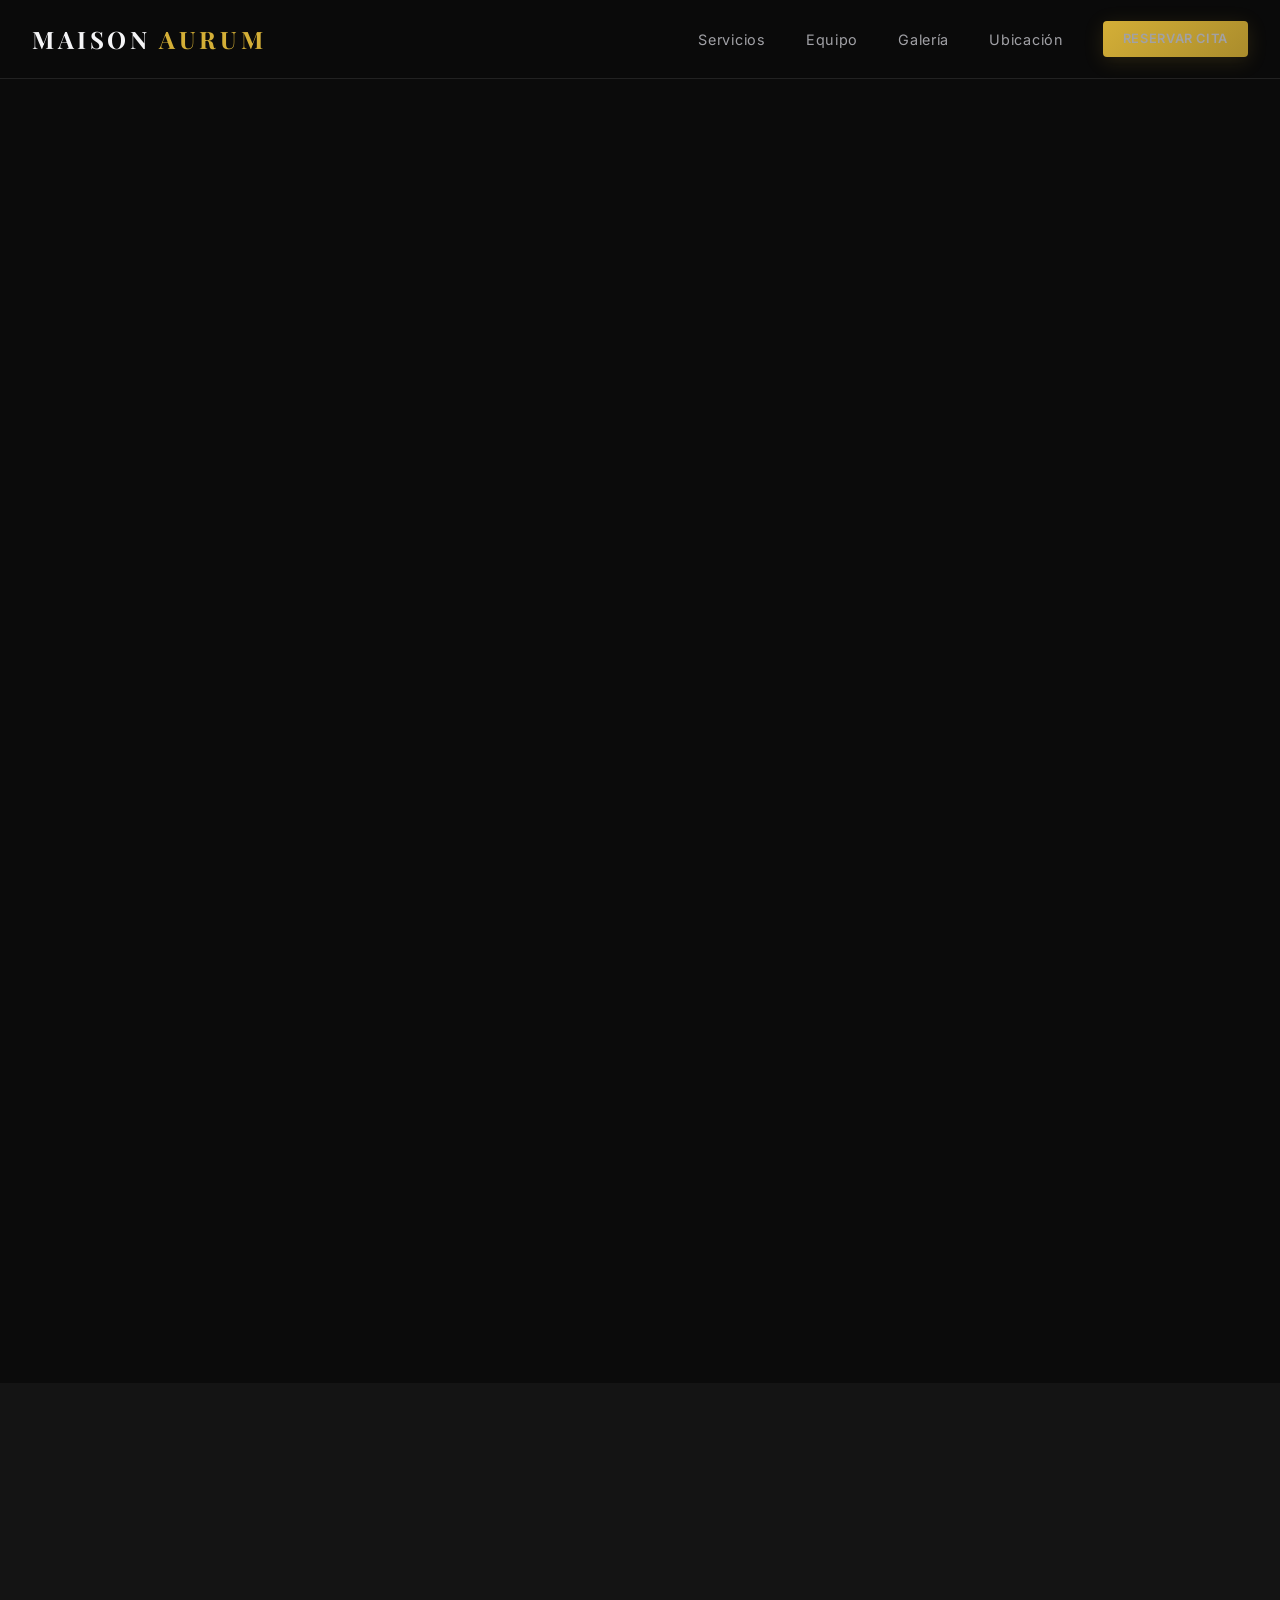
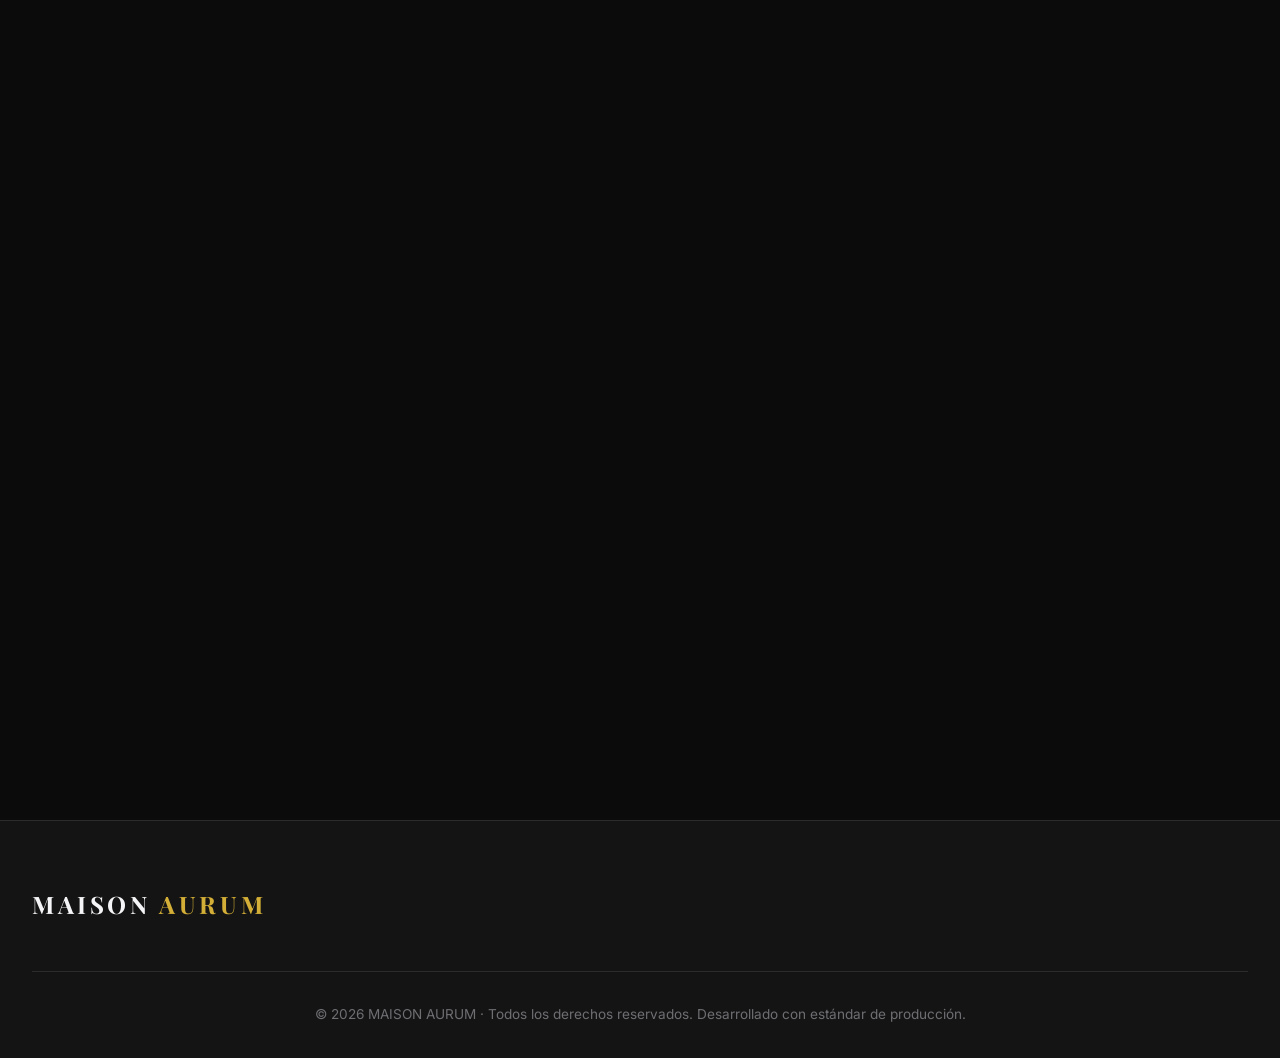
==== index.html @ 2f4f5462 "Sitio publico" ====
<!DOCTYPE html>
<html lang="es">
<head>
    <meta charset="UTF-8">
    <meta name="viewport" content="width=device-width, initial-scale=1.0">
    <title>MAISON AURUM · Haute Coiffure & Ritual Capilar</title>
    <meta name="description" content="Salón boutique de lujo en Quito. Alta peluquería, colorimetría de autor y rituales capilares contemporáneos.">
    
    <!-- Open Graph SEO -->
    <meta property="og:title" content="MAISON AURUM · Haute Coiffure">
    <meta property="og:description" content="El arte de la alta peluquería y el ritual capilar contemporáneo.">
    <meta property="og:type" content="website">
    <meta property="og:image" content="https://images.unsplash.com/photo-1560066984-138dadb4c035?auto=format&fit=crop&w=1200&q=80">

    <!-- Estilos CSS -->
    <link rel="stylesheet" href="css/variables.css">
    <link rel="stylesheet" href="css/base.css">
    <link rel="stylesheet" href="css/publico.css">

    <!-- Phosphor Icons CDN -->
    <script src="https://unpkg.com/@phosphor-icons/web"></script>
</head>
<body>

    <!-- Header -->
    <header class="site-header">
        <div class="nav-container">
            <a href="index.html" class="logo">MAISON <span>AURUM</span></a>
            <nav class="nav-menu">
                <a href="#servicios">Servicios</a>
                <a href="#equipo">Equipo</a>
                <a href="#galeria">Galería</a>
                <a href="#contacto">Ubicación</a>
                <a href="reservar.html" class="btn-gold" style="padding: 0.5rem 1.25rem; font-size: 0.8rem;">Reservar Cita</a>
            </nav>
            <div class="hamburger"><i class="ph ph-list" style="font-size: 1.5rem;"></i></div>
        </div>
    </header>

    <!-- Hero Section -->
    <section class="hero">
        <div class="hero-content reveal">
            <span class="hero-subtitle">Haute Coiffure & Ritual Capilar</span>
            <h1>El Arte de la Belleza Exclusiva</h1>
            <p>Un espacio íntimo donde la precisión técnica, la colorimetría de autor y los tratamientos botánicos de lujo convergen para realzar tu identidad.</p>
            <div class="hero-actions">
                <a href="reservar.html" class="btn-gold">Reservar Experiencia</a>
                <a href="#servicios" class="btn-outline">Explorar Servicios</a>
            </div>
        </div>
    </section>

    <!-- Servicios Section -->
    <section id="servicios">
        <div class="container">
            <div class="section-header reveal">
                <span>Catálogo Exclusivo</span>
                <h2>Nuestros Servicios</h2>
                <p>Selecciona una categoría para descubrir nuestros rituales diseñados a medida.</p>
            </div>
            <div class="categories-tabs" id="categories-tabs">
                <!-- Generado dinámicamente -->
            </div>
            <div class="services-grid" id="services-grid">
                <!-- Generado dinámicamente -->
            </div>
        </div>
    </section>

    <!-- Equipo Section -->
    <section id="equipo" style="background: var(--color-bg-secondary);">
        <div class="container">
            <div class="section-header reveal">
                <span>Maestros Artesanos</span>
                <h2>Nuestro Equipo</h2>
                <p>Estilistas y coloristas de trayectoria internacional consagrados al detalle.</p>
            </div>
            <div class="team-grid" id="team-grid">
                <!-- Generado dinámicamente -->
            </div>
        </div>
    </section>

    <!-- Galería Section -->
    <section id="galeria">
        <div class="container">
            <div class="section-header reveal">
                <span>Atmósfera Maison</span>
                <h2>Galería & Trabajos</h2>
                <p>Una mirada al interior de nuestro santuario de belleza y las creaciones de nuestros estilistas.</p>
            </div>
            <div class="gallery-grid reveal">
                <div class="gallery-item"><img src="https://images.unsplash.com/photo-1521590832167-7bcbfaa6381f?auto=format&fit=crop&w=800&q=80" alt="Salón interior" loading="lazy"></div>
                <div class="gallery-item"><img src="https://images.unsplash.com/photo-1562322140-8baeececf3df?auto=format&fit=crop&w=800&q=80" alt="Corte y brushing" loading="lazy"></div>
                <div class="gallery-item"><img src="https://images.unsplash.com/photo-1605497788044-5a32c7078486?auto=format&fit=crop&w=800&q=80" alt="Balayage" loading="lazy"></div>
                <div class="gallery-item"><img src="https://images.unsplash.com/photo-1515377905703-c4788e51af15?auto=format&fit=crop&w=800&q=80" alt="Ritual capilar" loading="lazy"></div>
            </div>
        </div>
    </section>

    <!-- Testimonios Section -->
    <section style="background: var(--color-bg-secondary);">
        <div class="container">
            <div class="section-header reveal">
                <span>Experiencias</span>
                <h2>Lo que dicen nuestros clientes</h2>
            </div>
            <div class="testimonials-grid reveal">
                <div class="testimonial-card">
                    <div class="testimonial-stars"><i class="ph ph-star-fill"></i><i class="ph ph-star-fill"></i><i class="ph ph-star-fill"></i><i class="ph ph-star-fill"></i><i class="ph ph-star-fill"></i></div>
                    <p class="testimonial-text">"La atención al detalle de Valeria y el ambiente de Maison Aurum superaron todas mis expectativas. El balayage quedó perfecto."</p>
                    <span class="testimonial-author">María Fernanda Palacios</span>
                </div>
                <div class="testimonial-card">
                    <div class="testimonial-stars"><i class="ph ph-star-fill"></i><i class="ph ph-star-fill"></i><i class="ph ph-star-fill"></i><i class="ph ph-star-fill"></i><i class="ph ph-star-fill"></i></div>
                    <p class="testimonial-text">"El mejor servicio de barbería en Quito. Las toallas calientes y el profesionalismo de Mateo son incomparables."</p>
                    <span class="testimonial-author">Andrés Felipe Maldonado</span>
                </div>
                <div class="testimonial-card">
                    <div class="testimonial-stars"><i class="ph ph-star-fill"></i><i class="ph ph-star-fill"></i><i class="ph ph-star-fill"></i><i class="ph ph-star-fill"></i><i class="ph ph-star-fill"></i></div>
                    <p class="testimonial-text">"Un verdadero spa para el cabello. Salí completamente renovada y con un brillo increíble gracias al ritual Kérastase."</p>
                    <span class="testimonial-author">Daniela Alejandra Viteri</span>
                </div>
            </div>
        </div>
    </section>

    <!-- Ubicación y Contacto -->
    <section id="contacto">
        <div class="container">
            <div class="section-header reveal">
                <span>Visítanos</span>
                <h2>Ubicación & Contacto</h2>
            </div>
            <div class="contact-grid">
                <div class="reveal">
                    <h3 style="font-size: 1.75rem; margin-bottom: 1rem;">Maison Aurum Quito</h3>
                    <p style="color: var(--color-text-secondary); margin-bottom: 2rem;">Te invitamos a disfrutar de una copa de espumante o café de especialidad mientras transformamos tu imagen.</p>
                    <div class="contact-info-list">
                        <div class="contact-item">
                            <i class="ph ph-map-pin"></i>
                            <div><strong>Dirección:</strong><br>Av. República de El Salvador N36-140 y Suecia, Quito</div>
                        </div>
                        <div class="contact-item">
                            <i class="ph ph-phone"></i>
                            <div><strong>Teléfono / WhatsApp:</strong><br>+593 99 845 3210</div>
                        </div>
                        <div class="contact-item">
                            <i class="ph ph-clock"></i>
                            <div><strong>Horarios:</strong><br>Lunes a Sábado: 09:00 – 20:00</div>
                        </div>
                    </div>
                </div>
                <div class="map-container reveal">
                    <iframe src="https://www.google.com/maps/embed?pb=!1m18!1m12!1m3!1d3989.794697071661!2d-78.4832!3d-0.1823!2m3!1f0!2f0!3f0!3m2!1i1024!2i768!4f13.1!3m3!1m2!1s0x0%3A0x0!2zMTPCsDEwJzU2LjMiUyA3OMKwMjgnNTkuNSBX!5e0!3m2!1ses!2sec!4v1650000000000!5m2!1ses!2sec" allowfullscreen="" loading="lazy"></iframe>
                </div>
            </div>
        </div>
    </section>

    <!-- Footer -->
    <footer style="background: var(--color-bg-secondary); border-top: 1px solid var(--color-border-subtle); padding: 4rem 0 2rem 0;">
        <div class="container">
            <div class="footer-content">
                <a href="index.html" class="logo">MAISON <span>AURUM</span></a>
                <div style="display: flex; gap: 1.5rem; font-size: 1.5rem;">
                    <a href="https://instagram.com" target="_blank" rel="noopener"><i class="ph ph-instagram-logo"></i></a>
                    <a href="https://whatsapp.com" target="_blank" rel="noopener"><i class="ph ph-whatsapp-logo"></i></a>
                </div>
            </div>
            <div class="footer-bottom">
                <p>&copy; 2026 MAISON AURUM · Todos los derechos reservados. Desarrollado con estándar de producción.</p>
            </div>
        </div>
    </footer>

    <!-- Script Principal -->
    <script type="module">
        import { initServicios } from './js/publico/servicios.js';
        import { initEquipo } from './js/publico/equipo.js';

        document.addEventListener('DOMContentLoaded', () => {
            initServicios();
            initEquipo();

            // IntersectionObserver para animaciones reveal
            const observer = new IntersectionObserver((entries) => {
                entries.forEach(entry => {
                    if (entry.isIntersecting) {
                        entry.target.classList.add('active');
                    }
                });
            }, { threshold: 0.1 });

            document.querySelectorAll('.reveal').forEach(el => observer.observe(el));
        });
    </script>
</body>
</html>
---- css/variables.css ----
/* ============================================================================
   VARIABLES DE DISEÑO - SALÓN BOUTIQUE DE LUJO
   ============================================================================ */
:root {
    /* Paleta de Colores: Negro carbón, blanco hueso y acento dorado champán */
    --color-bg-primary: #0b0b0b;
    --color-bg-secondary: #141414;
    --color-bg-card: #1c1c1c;
    --color-bg-overlay: rgba(11, 11, 11, 0.85);

    --color-text-primary: #f5f5f7;
    --color-text-secondary: #a1a1a6;
    --color-text-muted: #6e6e73;

    --color-accent: #d4af37;
    --color-accent-light: #e6c55d;
    --color-accent-dark: #aa8c2c;
    --color-accent-glow: rgba(212, 175, 55, 0.15);

    --color-border: rgba(212, 175, 55, 0.2);
    --color-border-subtle: rgba(255, 255, 255, 0.1);

    --color-success: #28a745;
    --color-error: #dc3545;

    /* Tipografías */
    --font-serif: 'Playfair Display', Georgia, serif;
    --font-sans: 'Inter', -apple-system, BlinkMacSystemFont, sans-serif;

    /* Espaciados y Transiciones */
    --transition-smooth: all 0.4s cubic-bezier(0.16, 1, 0.3, 1);
    --radius-sm: 4px;
    --radius-md: 8px;
    --radius-lg: 16px;
    --max-width: 1280px;
}
---- css/base.css ----
/* ============================================================================
   ESTILOS BASE Y RESET GLOBAL
   ============================================================================ */
@import url('https://fonts.googleapis.com/css2?family=Inter:wght@300;400;500;600&family=Playfair+Display:ital,wght@0,400;0,600;0,700;1,400&display=swap');

*, *::before, *::after {
    box-sizing: border-box;
    margin: 0;
    padding: 0;
}

html {
    scroll-behavior: smooth;
    font-size: 16px;
}

body {
    background-color: var(--color-bg-primary);
    color: var(--color-text-primary);
    font-family: var(--font-sans);
    line-height: 1.6;
    overflow-x: hidden;
    -webkit-font-smoothing: antialiased;
}

h1, h2, h3, h4, h5, h6 {
    font-family: var(--font-serif);
    font-weight: 600;
    letter-spacing: 0.02em;
}

a {
    color: inherit;
    text-decoration: none;
    transition: var(--transition-smooth);
}

ul {
    list-style: none;
}

img {
    max-width: 100%;
    height: auto;
    display: block;
}

button, input, select, textarea {
    font-family: inherit;
    font-size: inherit;
    color: inherit;
    background: none;
    border: none;
    outline: none;
}

/* Utilidades de Contenedor y Botones */
.container {
    max-width: var(--max-width);
    margin: 0 auto;
    padding: 0 2rem;
}

.btn-gold {
    display: inline-flex;
    align-items: center;
    justify-content: center;
    gap: 0.75rem;
    background: linear-gradient(135deg, var(--color-accent), var(--color-accent-dark));
    color: var(--color-bg-primary);
    font-weight: 600;
    padding: 0.85rem 2rem;
    border-radius: var(--radius-sm);
    text-transform: uppercase;
    letter-spacing: 0.1em;
    font-size: 0.85rem;
    cursor: pointer;
    transition: var(--transition-smooth);
    box-shadow: 0 4px 20px var(--color-accent-glow);
}

.btn-gold:hover {
    background: linear-gradient(135deg, var(--color-accent-light), var(--color-accent));
    transform: translateY(-2px);
    box-shadow: 0 6px 25px rgba(212, 175, 55, 0.3);
}

.btn-outline {
    display: inline-flex;
    align-items: center;
    justify-content: center;
    gap: 0.75rem;
    background: transparent;
    color: var(--color-text-primary);
    border: 1px solid var(--color-border);
    font-weight: 500;
    padding: 0.85rem 2rem;
    border-radius: var(--radius-sm);
    text-transform: uppercase;
    letter-spacing: 0.1em;
    font-size: 0.85rem;
    cursor: pointer;
    transition: var(--transition-smooth);
}

.btn-outline:hover {
    border-color: var(--color-accent);
    color: var(--color-accent);
    background: var(--color-accent-glow);
}

/* Animaciones Scroll */
.reveal {
    opacity: 0;
    transform: translateY(30px);
    transition: opacity 0.8s ease, transform 0.8s ease;
}

.reveal.active {
    opacity: 1;
    transform: translateY(0);
}
---- css/publico.css ----
/* ============================================================================
   ESTILOS SITIO PÚBLICO & FLUJO DE RESERVAS
   ============================================================================ */

/* Header & Navegación */
.site-header {
    position: fixed;
    top: 0;
    left: 0;
    width: 100%;
    z-index: 1000;
    background: rgba(11, 11, 11, 0.9);
    backdrop-filter: blur(10px);
    border-bottom: 1px solid var(--color-border-subtle);
    transition: var(--transition-smooth);
}

.nav-container {
    max-width: var(--max-width);
    margin: 0 auto;
    padding: 1.25rem 2rem;
    display: flex;
    align-items: center;
    justify-content: space-between;
}

.logo {
    font-family: var(--font-serif);
    font-size: 1.5rem;
    font-weight: 700;
    letter-spacing: 0.15em;
    color: var(--color-text-primary);
}

.logo span {
    color: var(--color-accent);
}

.nav-menu {
    display: flex;
    align-items: center;
    gap: 2.5rem;
}

.nav-menu a {
    font-size: 0.9rem;
    letter-spacing: 0.05em;
    color: var(--color-text-secondary);
}

.nav-menu a:hover, .nav-menu a.active {
    color: var(--color-accent);
}

.hamburger {
    display: none;
    cursor: pointer;
}

/* Hero Section */
.hero {
    position: relative;
    height: 100vh;
    display: flex;
    align-items: center;
    justify-content: center;
    text-align: center;
    background: url('https://images.unsplash.com/photo-1560066984-138dadb4c035?auto=format&fit=crop&w=1920&q=80') center/cover no-repeat;
}

.hero::after {
    content: '';
    position: absolute;
    inset: 0;
    background: linear-gradient(180deg, rgba(11,11,11,0.6) 0%, rgba(11,11,11,0.9) 100%);
}

.hero-content {
    position: relative;
    z-index: 2;
    max-width: 800px;
    padding: 0 1rem;
}

.hero-subtitle {
    font-size: 0.9rem;
    letter-spacing: 0.3em;
    text-transform: uppercase;
    color: var(--color-accent);
    margin-bottom: 1rem;
}

.hero h1 {
    font-size: clamp(2.5rem, 5vw, 4.5rem);
    line-height: 1.1;
    margin-bottom: 1.5rem;
}

.hero p {
    font-size: 1.1rem;
    color: var(--color-text-secondary);
    margin-bottom: 2.5rem;
    max-width: 600px;
    margin-left: auto;
    margin-right: auto;
}

.hero-actions {
    display: flex;
    gap: 1rem;
    justify-content: center;
    flex-wrap: wrap;
}

/* Secciones Generales */
section {
    padding: 7rem 0;
}

.section-header {
    text-align: center;
    max-width: 700px;
    margin: 0 auto 4rem auto;
}

.section-header span {
    font-size: 0.85rem;
    letter-spacing: 0.25em;
    text-transform: uppercase;
    color: var(--color-accent);
    display: block;
    margin-bottom: 0.75rem;
}

.section-header h2 {
    font-size: clamp(2rem, 3.5vw, 3rem);
    margin-bottom: 1rem;
}

.section-header p {
    color: var(--color-text-secondary);
}

/* Servicios */
.categories-tabs {
    display: flex;
    justify-content: center;
    gap: 1rem;
    margin-bottom: 3rem;
    flex-wrap: wrap;
}

.tab-btn {
    padding: 0.6rem 1.5rem;
    border-radius: var(--radius-sm);
    border: 1px solid var(--color-border-subtle);
    background: var(--color-bg-secondary);
    color: var(--color-text-secondary);
    cursor: pointer;
    transition: var(--transition-smooth);
    font-size: 0.9rem;
}

.tab-btn:hover, .tab-btn.active {
    background: var(--color-accent);
    color: var(--color-bg-primary);
    border-color: var(--color-accent);
}

.services-grid {
    display: grid;
    grid-template-columns: repeat(auto-fill, minmax(350px, 1fr));
    gap: 2rem;
}

.service-card {
    background: var(--color-bg-secondary);
    border: 1px solid var(--color-border-subtle);
    border-radius: var(--radius-md);
    overflow: hidden;
    transition: var(--transition-smooth);
    display: flex;
    flex-direction: column;
}

.service-card:hover {
    border-color: var(--color-border);
    transform: translateY(-5px);
}

.service-img {
    height: 220px;
    width: 100%;
    object-fit: cover;
}

.service-body {
    padding: 2rem;
    display: flex;
    flex-direction: column;
    flex-grow: 1;
}

.service-info-top {
    display: flex;
    justify-content: space-between;
    align-items: baseline;
    margin-bottom: 0.75rem;
}

.service-title {
    font-size: 1.25rem;
}

.service-price {
    font-family: var(--font-serif);
    font-size: 1.35rem;
    color: var(--color-accent);
}

.service-desc {
    color: var(--color-text-secondary);
    font-size: 0.95rem;
    margin-bottom: 1.5rem;
    flex-grow: 1;
}

.service-footer {
    display: flex;
    justify-content: space-between;
    align-items: center;
    border-top: 1px solid var(--color-border-subtle);
    padding-top: 1rem;
    font-size: 0.85rem;
    color: var(--color-text-muted);
}

/* Equipo */
.team-grid {
    display: grid;
    grid-template-columns: repeat(auto-fill, minmax(270px, 1fr));
    gap: 2rem;
}

.team-card {
    background: var(--color-bg-secondary);
    border: 1px solid var(--color-border-subtle);
    border-radius: var(--radius-md);
    overflow: hidden;
    text-align: center;
}

.team-img-wrapper {
    height: 320px;
    overflow: hidden;
}

.team-img {
    width: 100%;
    height: 100%;
    object-fit: cover;
    transition: transform 0.6s ease;
}

.team-card:hover .team-img {
    transform: scale(1.05);
}

.team-body {
    padding: 1.5rem;
}

.team-name {
    font-size: 1.2rem;
    margin-bottom: 0.25rem;
}

.team-role {
    font-size: 0.85rem;
    color: var(--color-accent);
    margin-bottom: 0.75rem;
}

.team-bio {
    font-size: 0.9rem;
    color: var(--color-text-secondary);
}

/* Galería */
.gallery-grid {
    display: grid;
    grid-template-columns: repeat(4, 1fr);
    gap: 1.5rem;
}

.gallery-item {
    height: 280px;
    border-radius: var(--radius-md);
    overflow: hidden;
    position: relative;
}

.gallery-item img {
    width: 100%;
    height: 100%;
    object-fit: cover;
    transition: transform 0.6s ease;
}

.gallery-item:hover img {
    transform: scale(1.08);
}

/* Testimonios */
.testimonials-grid {
    display: grid;
    grid-template-columns: repeat(auto-fill, minmax(320px, 1fr));
    gap: 2rem;
}

.testimonial-card {
    background: var(--color-bg-secondary);
    border: 1px solid var(--color-border-subtle);
    padding: 2.5rem;
    border-radius: var(--radius-md);
}

.testimonial-stars {
    color: var(--color-accent);
    margin-bottom: 1rem;
    display: flex;
    gap: 0.25rem;
}

.testimonial-text {
    font-style: italic;
    color: var(--color-text-secondary);
    margin-bottom: 1.5rem;
}

.testimonial-author {
    font-weight: 600;
    font-size: 0.95rem;
}

/* Ubicación & Contacto */
.contact-grid {
    display: grid;
    grid-template-columns: 1fr 1fr;
    gap: 3rem;
    align-items: center;
}

.contact-info-list {
    display: flex;
    flex-direction: column;
    gap: 1.5rem;
    margin-top: 2rem;
}

.contact-item {
    display: flex;
    gap: 1rem;
    align-items: flex-start;
}

.contact-item i {
    color: var(--color-accent);
    font-size: 1.25rem;
    margin-top: 0.2rem;
}

.map-container {
    height: 450px;
    border-radius: var(--radius-md);
    overflow: hidden;
    border: 1px solid var(--color-border-subtle);
}

.map-container iframe {
    width: 100%;
    height: 100%;
    border: 0;
    filter: grayscale(100%) invert(92%) contrast(85%);
}

/* Footer */
site-footer {
    background: var(--color-bg-secondary);
    border-top: 1px solid var(--color-border-subtle);
    padding: 4rem 0 2rem 0;
}

.footer-content {
    display: flex;
    justify-content: space-between;
    align-items: center;
    flex-wrap: wrap;
    gap: 2rem;
    margin-bottom: 3rem;
}

.footer-bottom {
    text-align: center;
    border-top: 1px solid var(--color-border-subtle);
    padding-top: 2rem;
    font-size: 0.85rem;
    color: var(--color-text-muted);
}

/* ============================================================================
   ESTILOS FLUJO DE RESERVA (reservar.html)
   ============================================================================ */
.booking-section {
    padding-top: 10rem;
    min-height: 90vh;
}

.booking-container {
    max-width: 900px;
    margin: 0 auto;
    background: var(--color-bg-secondary);
    border: 1px solid var(--color-border-subtle);
    border-radius: var(--radius-lg);
    padding: 3rem;
}

.steps-indicator {
    display: flex;
    justify-content: space-between;
    margin-bottom: 3rem;
    position: relative;
}

.step {
    display: flex;
    flex-direction: column;
    align-items: center;
    gap: 0.5rem;
    z-index: 2;
}

.step-number {
    width: 40px;
    height: 40px;
    border-radius: 50%;
    background: var(--color-bg-card);
    border: 1px solid var(--color-border-subtle);
    display: flex;
    align-items: center;
    justify-content: center;
    font-weight: 600;
    color: var(--color-text-secondary);
    transition: var(--transition-smooth);
}

.step.active .step-number {
    background: var(--color-accent);
    color: var(--color-bg-primary);
    border-color: var(--color-accent);
    box-shadow: 0 0 15px var(--color-accent-glow);
}

.step.completed .step-number {
    background: var(--color-success);
    color: #fff;
    border-color: var(--color-success);
}

.step-label {
    font-size: 0.8rem;
    color: var(--color-text-muted);
    text-transform: uppercase;
    letter-spacing: 0.05em;
}

.step.active .step-label {
    color: var(--color-text-primary);
    font-weight: 500;
}

.booking-step-content {
    display: none;
}

.booking-step-content.active {
    display: block;
    animation: fadeIn 0.5s ease;
}

@keyframes fadeIn {
    from { opacity: 0; transform: translateY(10px); }
    to { opacity: 1; transform: translateY(0); }
}

.booking-options-grid {
    display: grid;
    grid-template-columns: repeat(auto-fill, minmax(260px, 1fr));
    gap: 1.5rem;
    margin-bottom: 2rem;
}

.booking-option-card {
    background: var(--color-bg-card);
    border: 1px solid var(--color-border-subtle);
    border-radius: var(--radius-md);
    padding: 1.5rem;
    cursor: pointer;
    transition: var(--transition-smooth);
    text-align: left;
}

.booking-option-card:hover, .booking-option-card.selected {
    border-color: var(--color-accent);
    background: var(--color-accent-glow);
}

.form-group {
    margin-bottom: 1.5rem;
}

.form-group label {
    display: block;
    font-size: 0.85rem;
    letter-spacing: 0.05em;
    text-transform: uppercase;
    color: var(--color-text-secondary);
    margin-bottom: 0.5rem;
}

.form-control {
    width: 100%;
    padding: 0.85rem 1rem;
    background: var(--color-bg-card);
    border: 1px solid var(--color-border-subtle);
    border-radius: var(--radius-sm);
    color: var(--color-text-primary);
    transition: var(--transition-smooth);
}

.form-control:focus {
    border-color: var(--color-accent);
}

.slots-grid {
    display: grid;
    grid-template-columns: repeat(auto-fill, minmax(110px, 1fr));
    gap: 1rem;
    margin-bottom: 2rem;
}

.slot-btn {
    padding: 0.75rem;
    background: var(--color-bg-card);
    border: 1px solid var(--color-border-subtle);
    border-radius: var(--radius-sm);
    text-align: center;
    cursor: pointer;
    transition: var(--transition-smooth);
    font-weight: 500;
}

.slot-btn:hover, .slot-btn.selected {
    background: var(--color-accent);
    color: var(--color-bg-primary);
    border-color: var(--color-accent);
}

.booking-summary-box {
    background: var(--color-bg-card);
    border: 1px solid var(--color-border-subtle);
    border-radius: var(--radius-md);
    padding: 2rem;
    margin-bottom: 2rem;
}

.summary-row {
    display: flex;
    justify-content: space-between;
    padding: 0.75rem 0;
    border-bottom: 1px solid var(--color-border-subtle);
}

.summary-row:last-child {
    border-bottom: none;
    font-size: 1.2rem;
    font-family: var(--font-serif);
    color: var(--color-accent);
    margin-top: 0.5rem;
    padding-top: 1rem;
}

.booking-nav-buttons {
    display: flex;
    justify-content: space-between;
    margin-top: 2rem;
    border-top: 1px solid var(--color-border-subtle);
    padding-top: 1.5rem;
}

/* Responsive */
@media (max-width: 992px) {
    .contact-grid { grid-template-columns: 1fr; }
    .gallery-grid { grid-template-columns: repeat(2, 1fr); }
    .nav-menu { display: none; }
    .hamburger { display: block; }
}
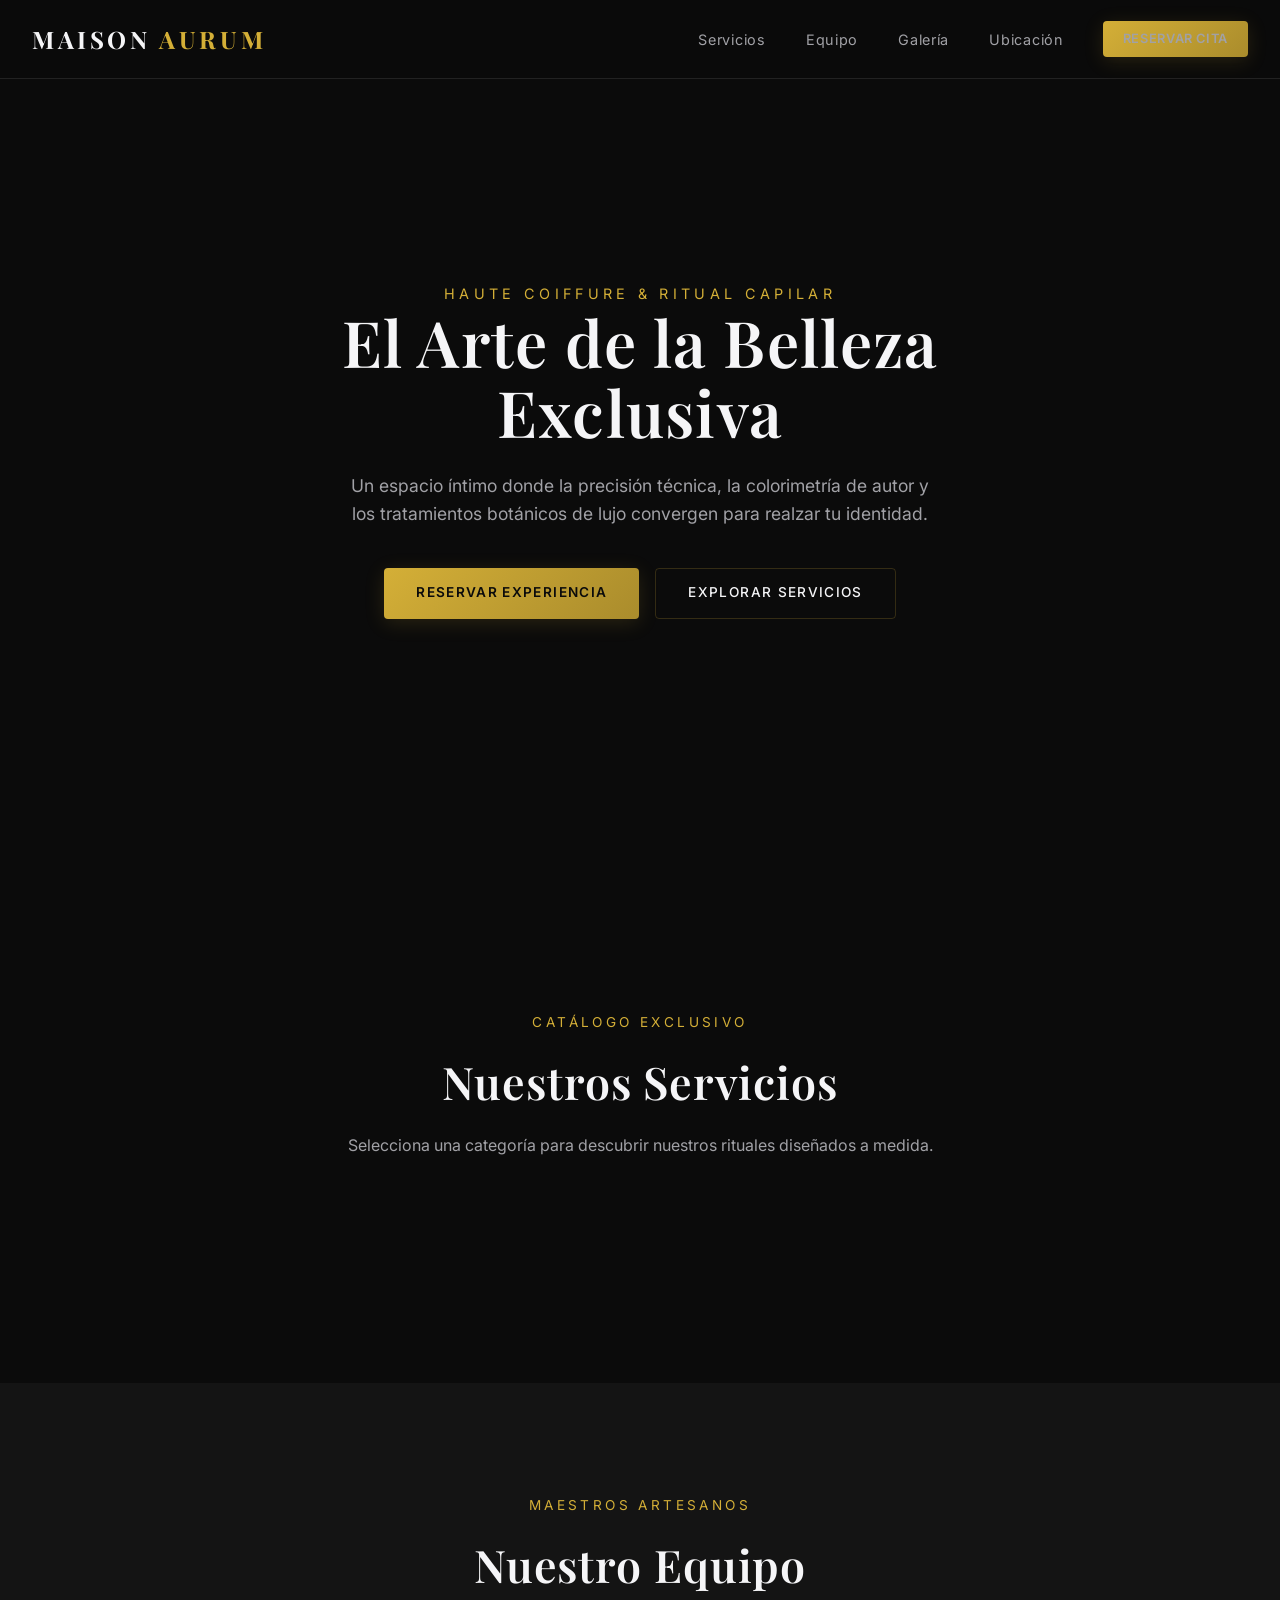
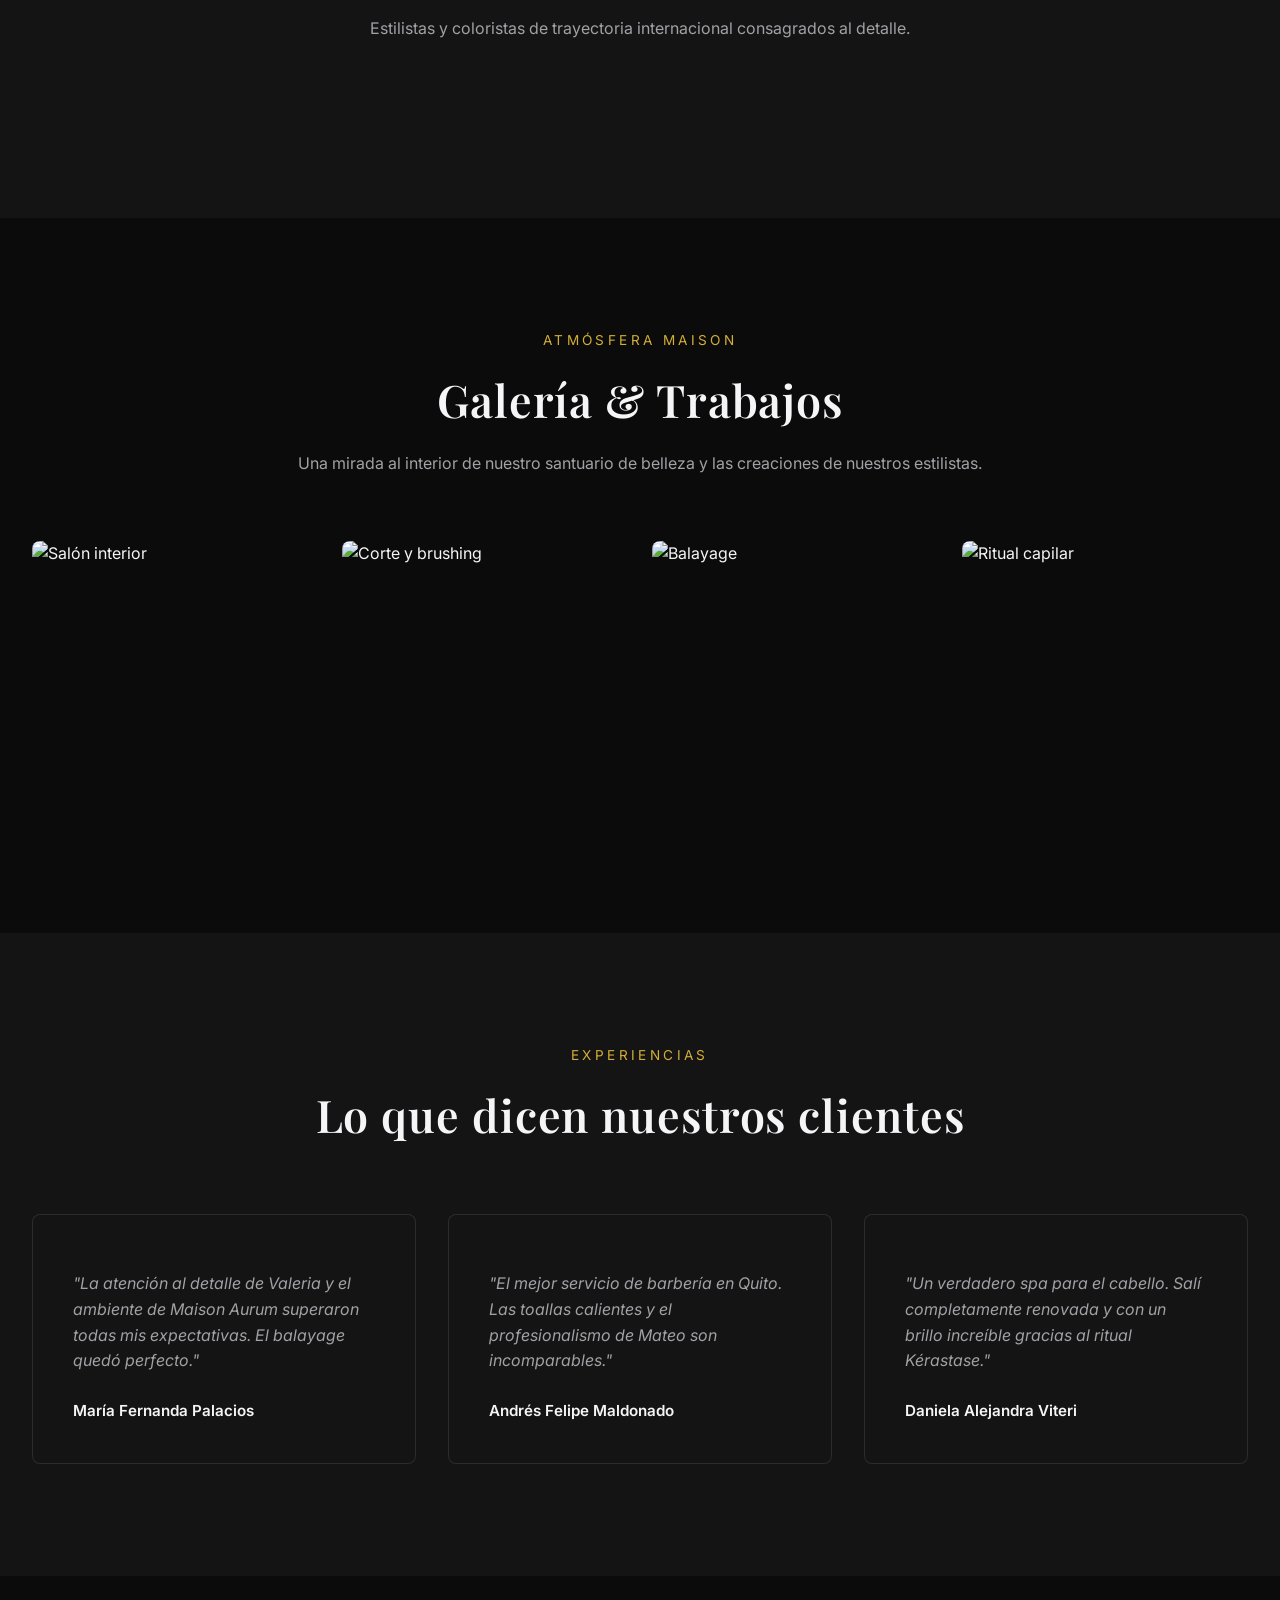
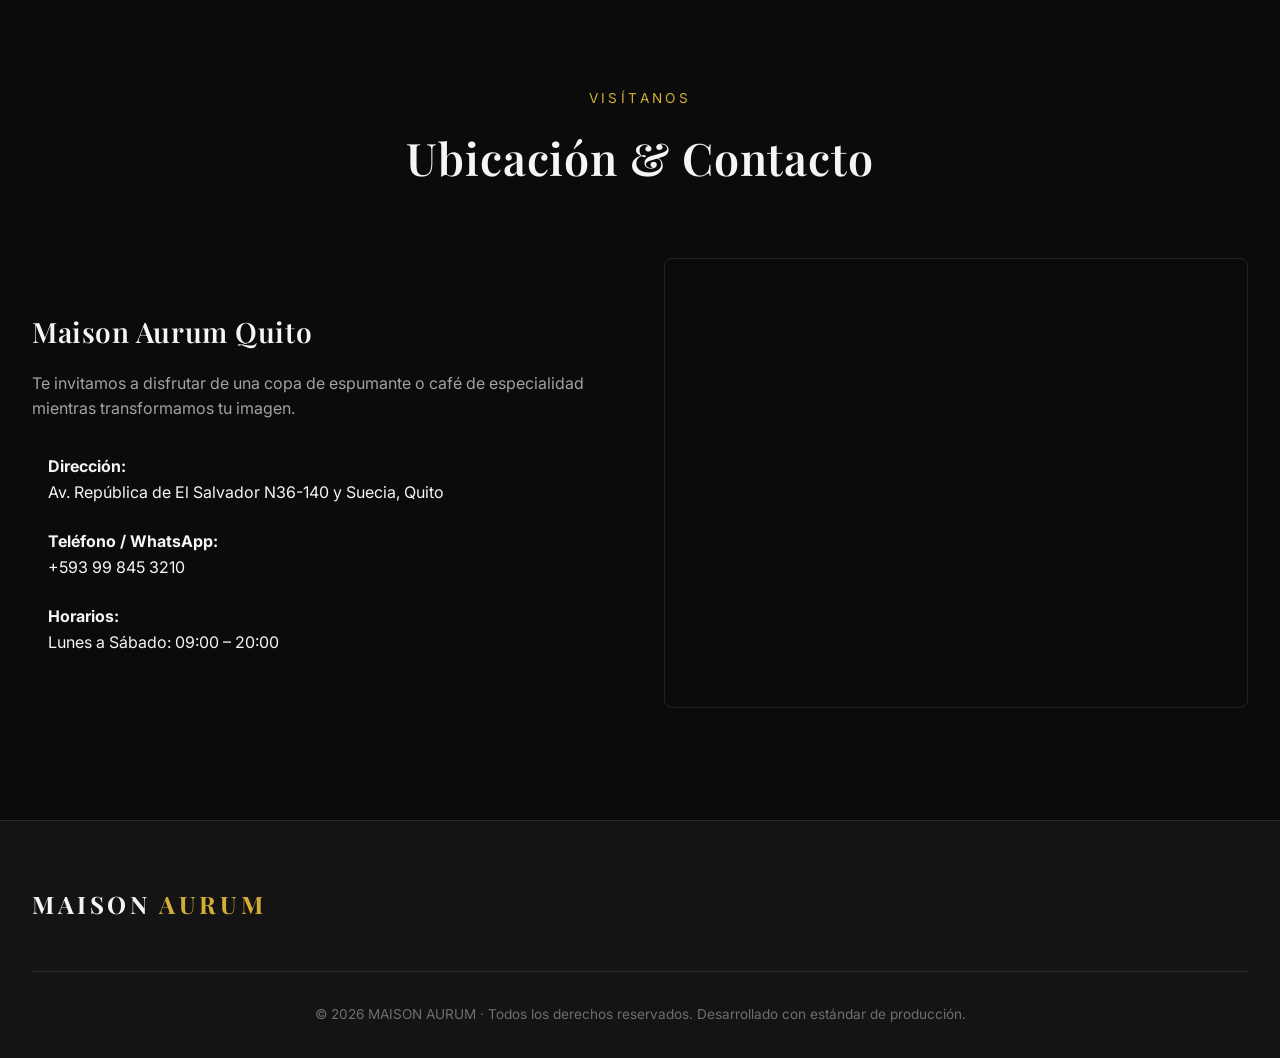
==== commit de373e19: "Sitio público conectado a Superbase" ====
--- a/index.html
+++ b/index.html
@@ -39,7 +39,7 @@
 
     <!-- Hero Section -->
     <section class="hero">
-        <div class="hero-content reveal">
+        <div class="hero-content reveal active">
             <span class="hero-subtitle">Haute Coiffure & Ritual Capilar</span>
             <h1>El Arte de la Belleza Exclusiva</h1>
             <p>Un espacio íntimo donde la precisión técnica, la colorimetría de autor y los tratamientos botánicos de lujo convergen para realzar tu identidad.</p>
@@ -53,7 +53,7 @@
     <!-- Servicios Section -->
     <section id="servicios">
         <div class="container">
-            <div class="section-header reveal">
+            <div class="section-header reveal active">
                 <span>Catálogo Exclusivo</span>
                 <h2>Nuestros Servicios</h2>
                 <p>Selecciona una categoría para descubrir nuestros rituales diseñados a medida.</p>
@@ -70,7 +70,7 @@
     <!-- Equipo Section -->
     <section id="equipo" style="background: var(--color-bg-secondary);">
         <div class="container">
-            <div class="section-header reveal">
+            <div class="section-header reveal active">
                 <span>Maestros Artesanos</span>
                 <h2>Nuestro Equipo</h2>
                 <p>Estilistas y coloristas de trayectoria internacional consagrados al detalle.</p>
@@ -84,12 +84,12 @@
     <!-- Galería Section -->
     <section id="galeria">
         <div class="container">
-            <div class="section-header reveal">
+            <div class="section-header reveal active">
                 <span>Atmósfera Maison</span>
                 <h2>Galería & Trabajos</h2>
                 <p>Una mirada al interior de nuestro santuario de belleza y las creaciones de nuestros estilistas.</p>
             </div>
-            <div class="gallery-grid reveal">
+            <div class="gallery-grid reveal active">
                 <div class="gallery-item"><img src="https://images.unsplash.com/photo-1521590832167-7bcbfaa6381f?auto=format&fit=crop&w=800&q=80" alt="Salón interior" loading="lazy"></div>
                 <div class="gallery-item"><img src="https://images.unsplash.com/photo-1562322140-8baeececf3df?auto=format&fit=crop&w=800&q=80" alt="Corte y brushing" loading="lazy"></div>
                 <div class="gallery-item"><img src="https://images.unsplash.com/photo-1605497788044-5a32c7078486?auto=format&fit=crop&w=800&q=80" alt="Balayage" loading="lazy"></div>
@@ -101,11 +101,11 @@
     <!-- Testimonios Section -->
     <section style="background: var(--color-bg-secondary);">
         <div class="container">
-            <div class="section-header reveal">
+            <div class="section-header reveal active">
                 <span>Experiencias</span>
                 <h2>Lo que dicen nuestros clientes</h2>
             </div>
-            <div class="testimonials-grid reveal">
+            <div class="testimonials-grid reveal active">
                 <div class="testimonial-card">
                     <div class="testimonial-stars"><i class="ph ph-star-fill"></i><i class="ph ph-star-fill"></i><i class="ph ph-star-fill"></i><i class="ph ph-star-fill"></i><i class="ph ph-star-fill"></i></div>
                     <p class="testimonial-text">"La atención al detalle de Valeria y el ambiente de Maison Aurum superaron todas mis expectativas. El balayage quedó perfecto."</p>
@@ -128,12 +128,12 @@
     <!-- Ubicación y Contacto -->
     <section id="contacto">
         <div class="container">
-            <div class="section-header reveal">
+            <div class="section-header reveal active">
                 <span>Visítanos</span>
                 <h2>Ubicación & Contacto</h2>
             </div>
             <div class="contact-grid">
-                <div class="reveal">
+                <div class="reveal active">
                     <h3 style="font-size: 1.75rem; margin-bottom: 1rem;">Maison Aurum Quito</h3>
                     <p style="color: var(--color-text-secondary); margin-bottom: 2rem;">Te invitamos a disfrutar de una copa de espumante o café de especialidad mientras transformamos tu imagen.</p>
                     <div class="contact-info-list">
@@ -151,8 +151,8 @@
                         </div>
                     </div>
                 </div>
-                <div class="map-container reveal">
-                    <iframe src="https://www.google.com/maps/embed?pb=!1m18!1m12!1m3!1d3989.794697071661!2d-78.4832!3d-0.1823!2m3!1f0!2f0!3f0!3m2!1i1024!2i768!4f13.1!3m3!1m2!1s0x0%3A0x0!2zMTPCsDEwJzU2LjMiUyA3OMKwMjgnNTkuNSBX!5e0!3m2!1ses!2sec!4v1650000000000!5m2!1ses!2sec" allowfullscreen="" loading="lazy"></iframe>
+                <div class="map-container reveal active">
+                    <iframe src="https://www.google.com/maps/embed?pb=!1m18!1m12!1m3!1d3989.794697071661!2d-78.4832!3d-0.1823!2m3!1f0!2f0!3f0!3m2!1i1024!2i768!4f13.1!3m3!1m2!1s0x0%3A0x0!2sMTPCsDEwJzU2LjMiUyA3OMKwMjgnNTkuNSBX!5e0!3m2!1ses!2sec!4v1650000000000!5m2!1ses!2sec" allowfullscreen="" loading="lazy"></iframe>
                 </div>
             </div>
         </div>
@@ -182,17 +182,6 @@
         document.addEventListener('DOMContentLoaded', () => {
             initServicios();
             initEquipo();
-
-            // IntersectionObserver para animaciones reveal
-            const observer = new IntersectionObserver((entries) => {
-                entries.forEach(entry => {
-                    if (entry.isIntersecting) {
-                        entry.target.classList.add('active');
-                    }
-                });
-            }, { threshold: 0.1 });
-
-            document.querySelectorAll('.reveal').forEach(el => observer.observe(el));
         });
     </script>
 </body>
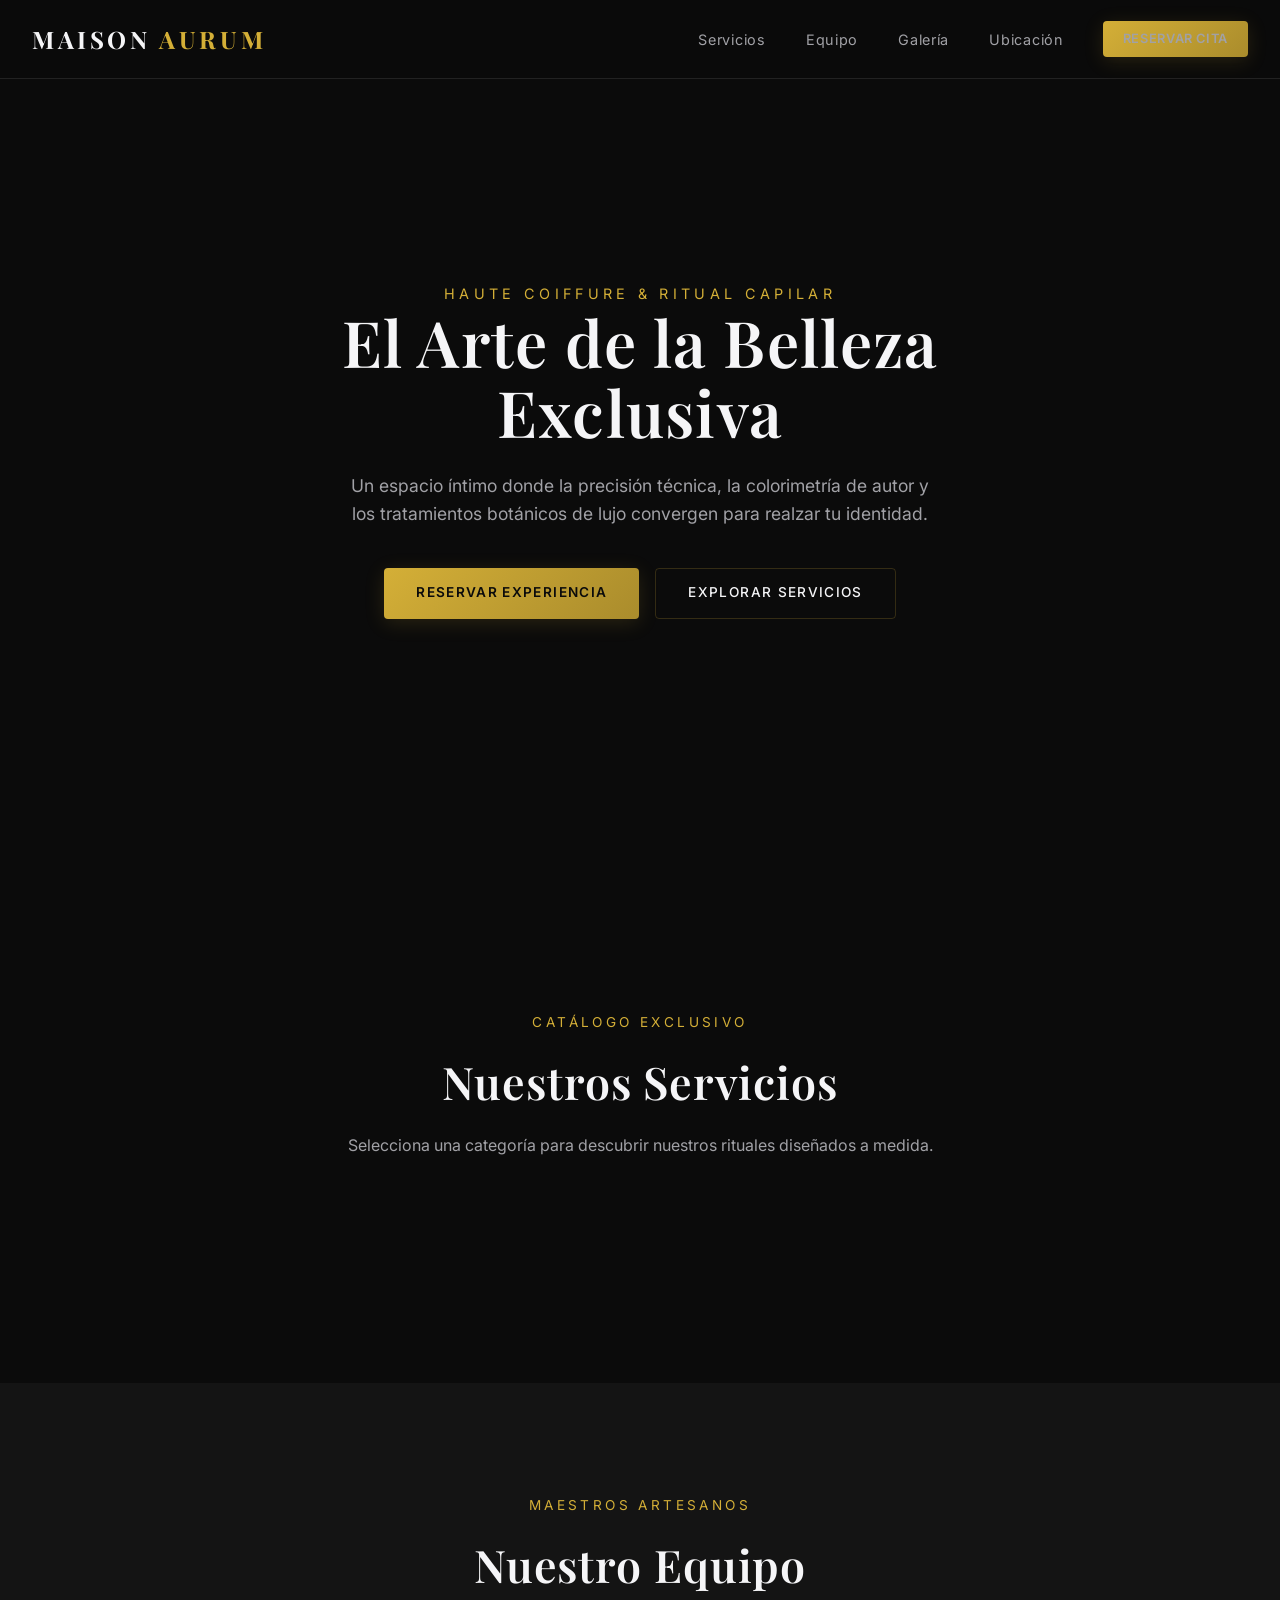
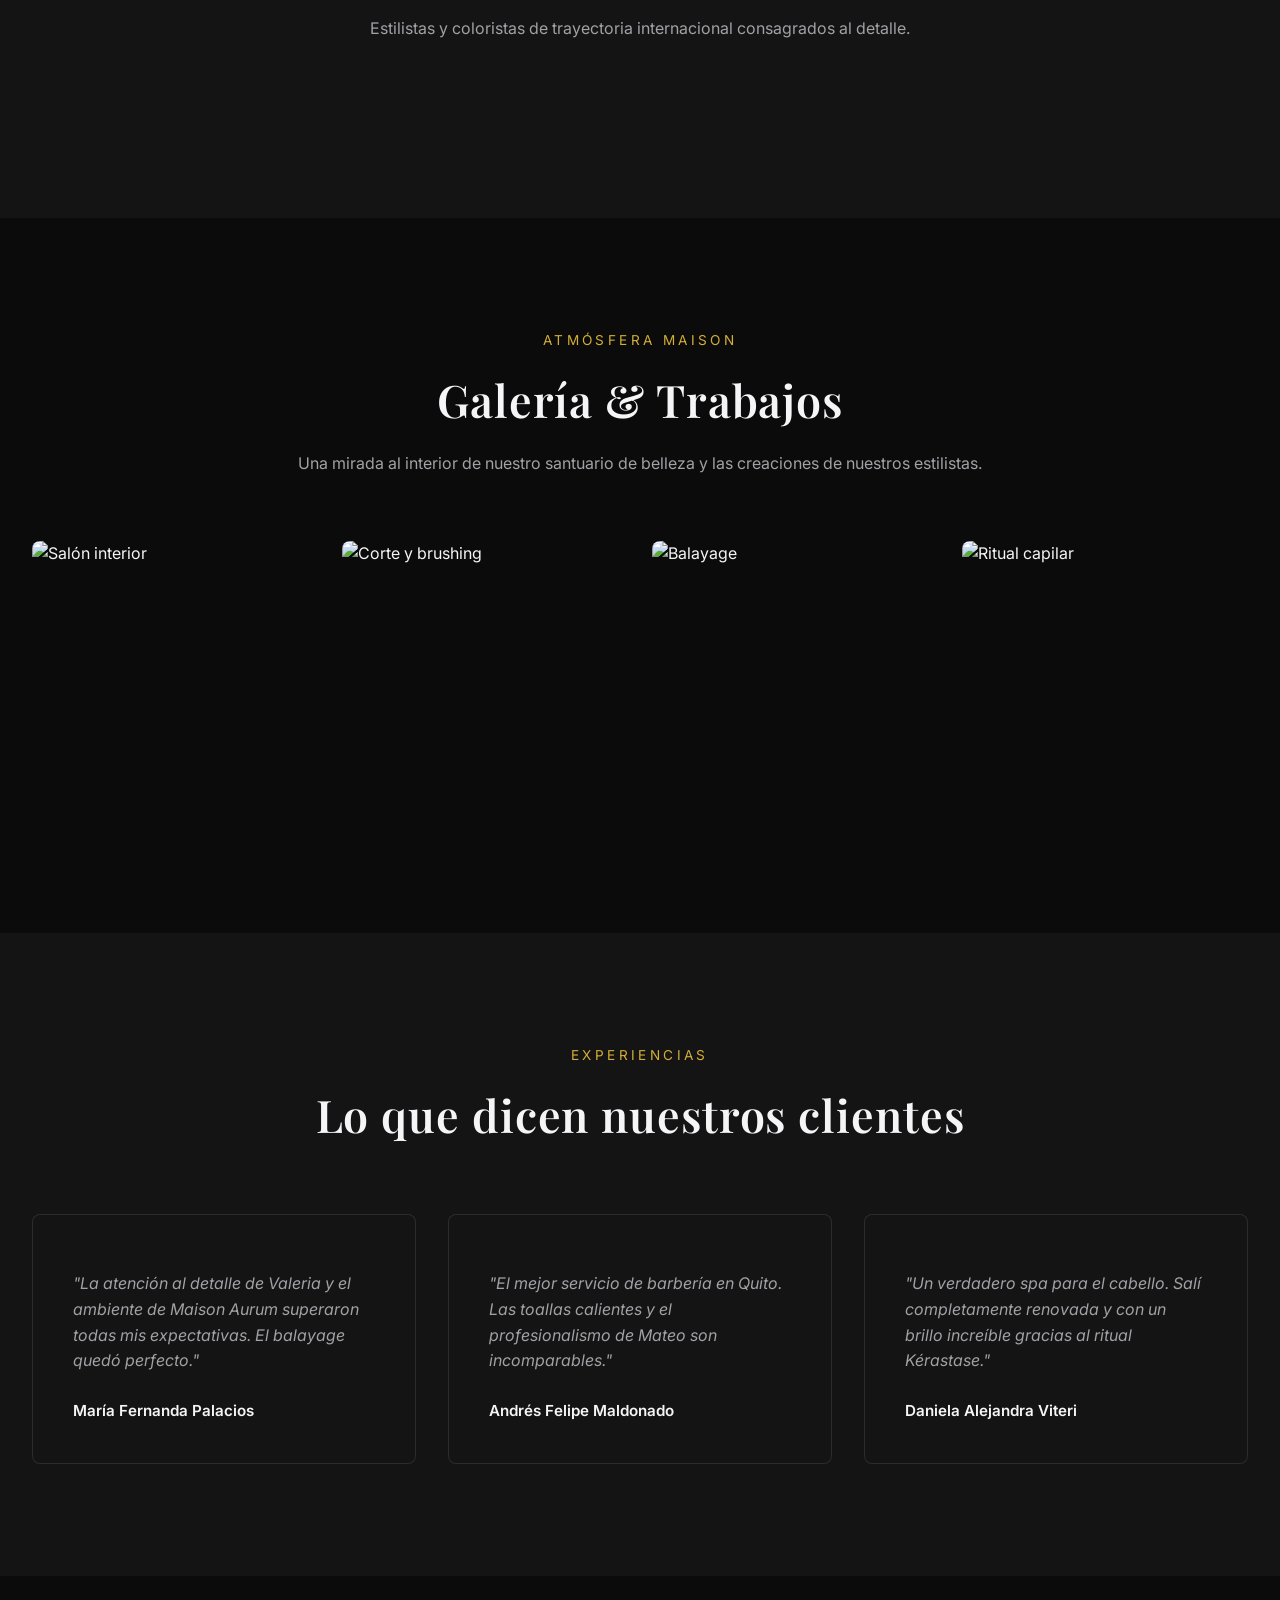
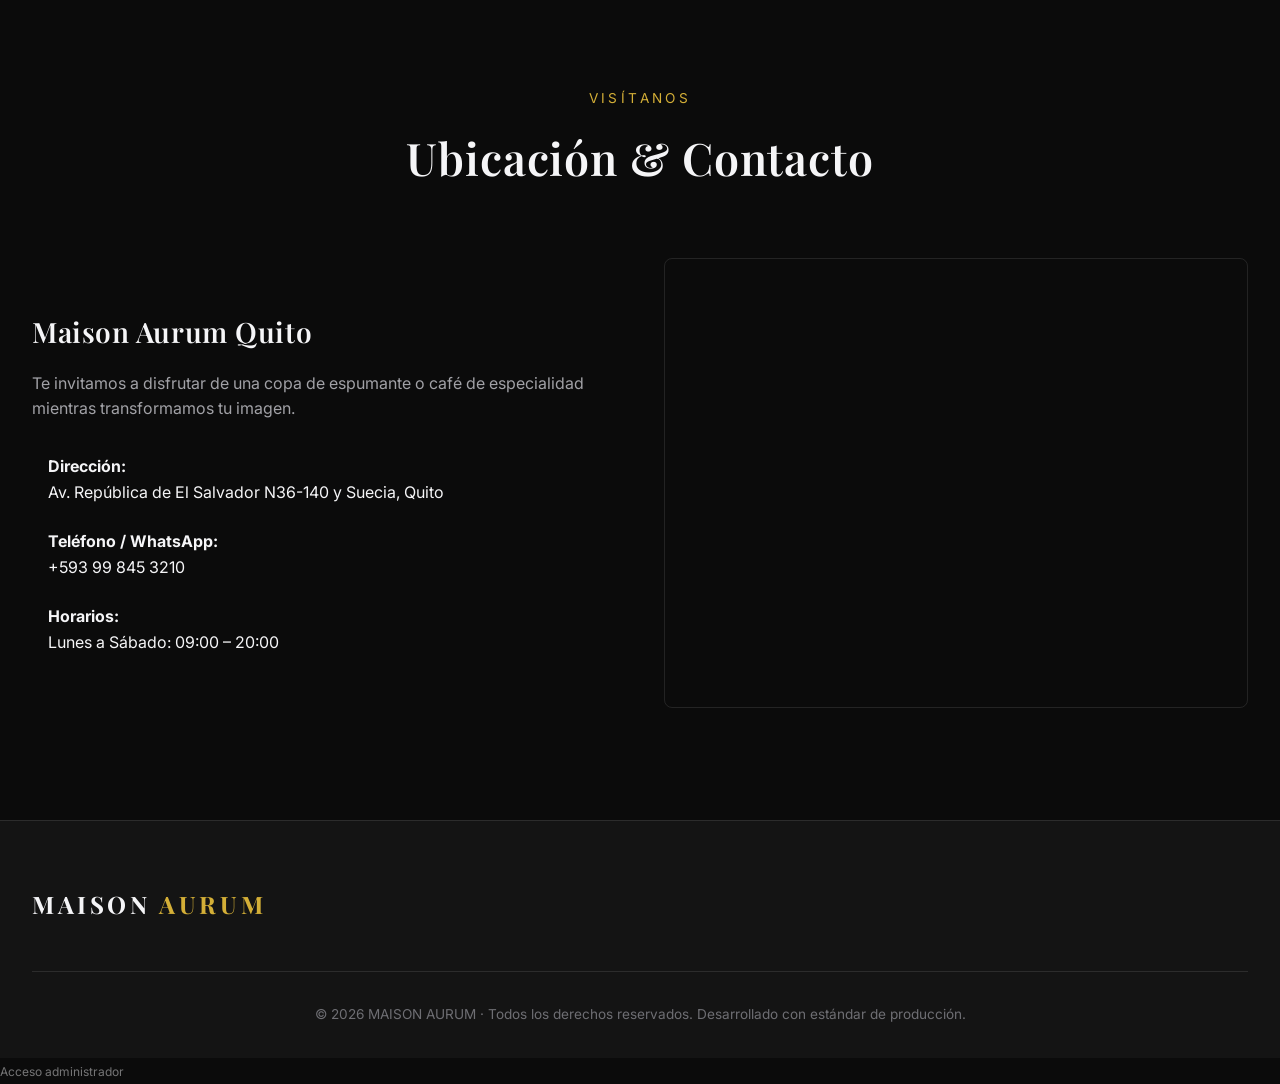
==== commit aa48749e: "Cambia la pestaña de administracióm" ====
--- a/index.html
+++ b/index.html
@@ -173,7 +173,7 @@
             </div>
         </div>
     </footer>
-
+<a href="admin/login.html" style="opacity:.45;font-size:.75rem;">Acceso administrador</a>
     <!-- Script Principal -->
     <script type="module">
         import { initServicios } from './js/publico/servicios.js';
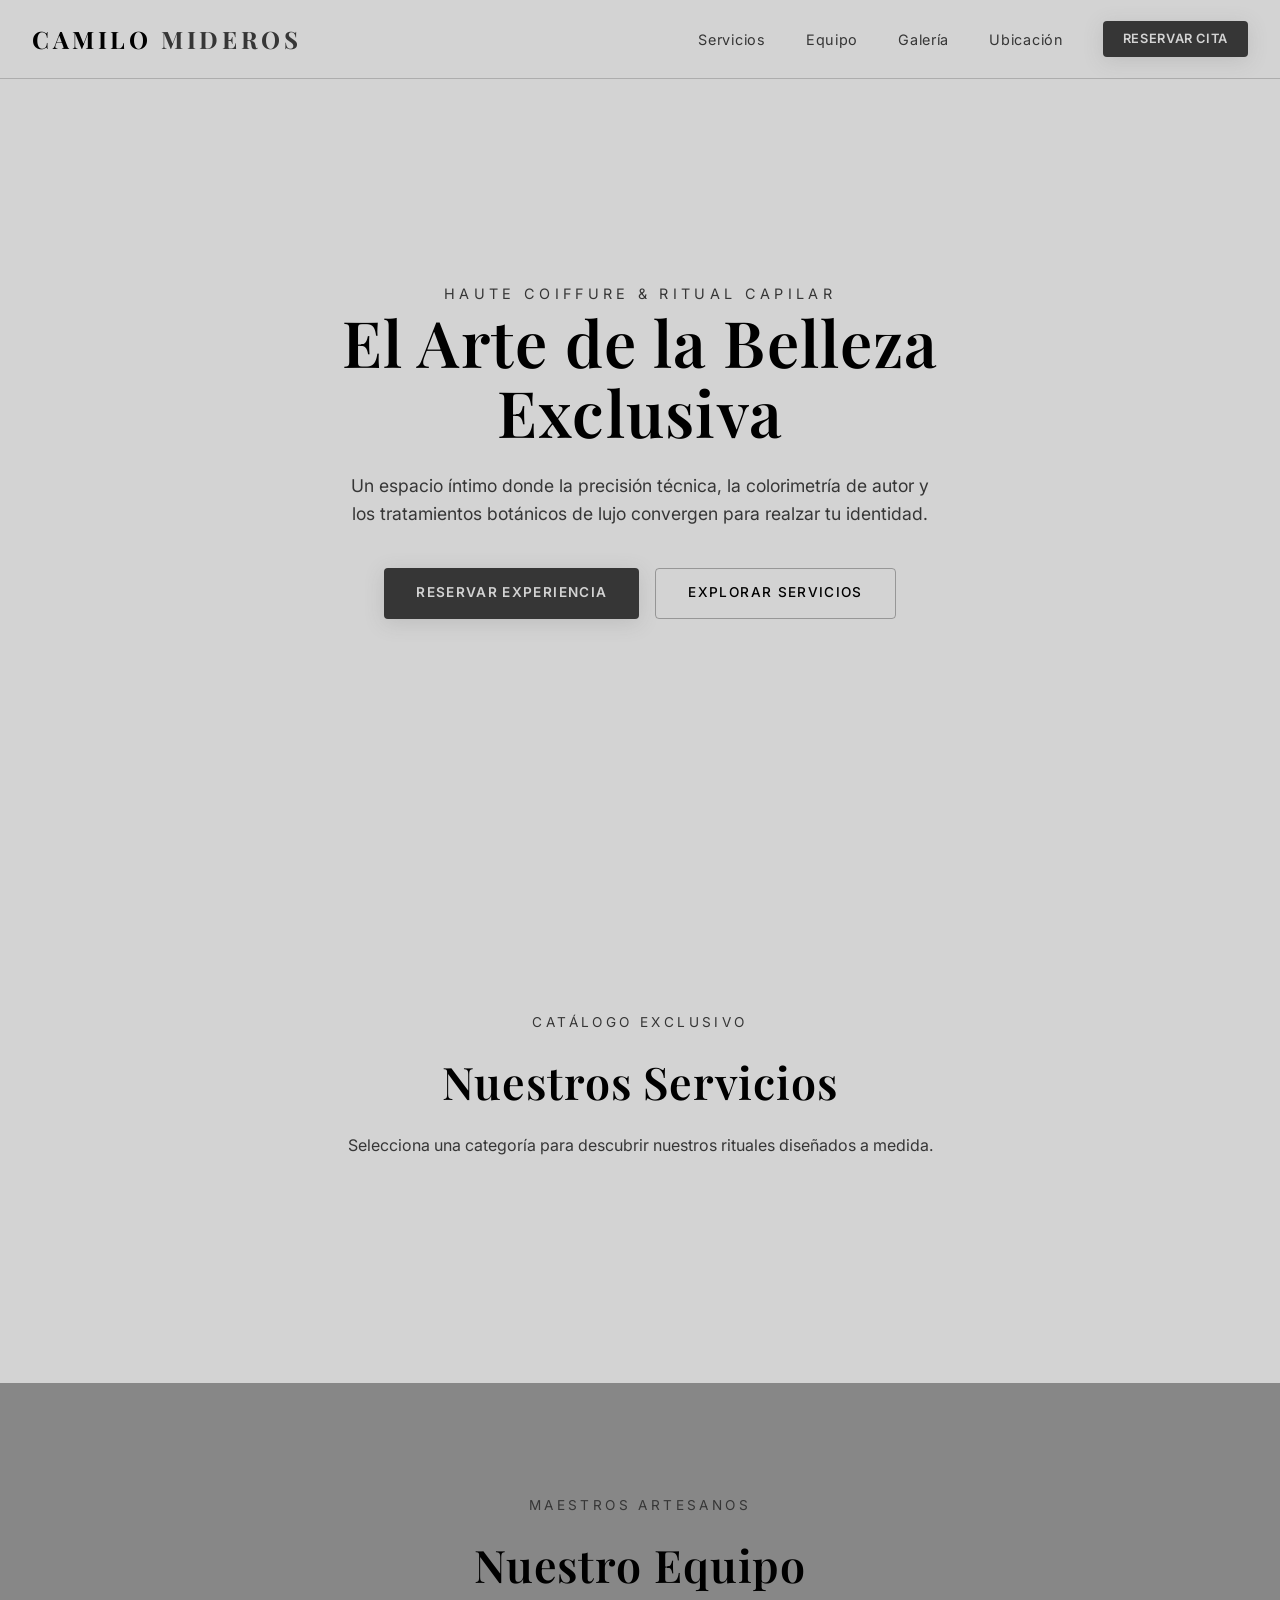
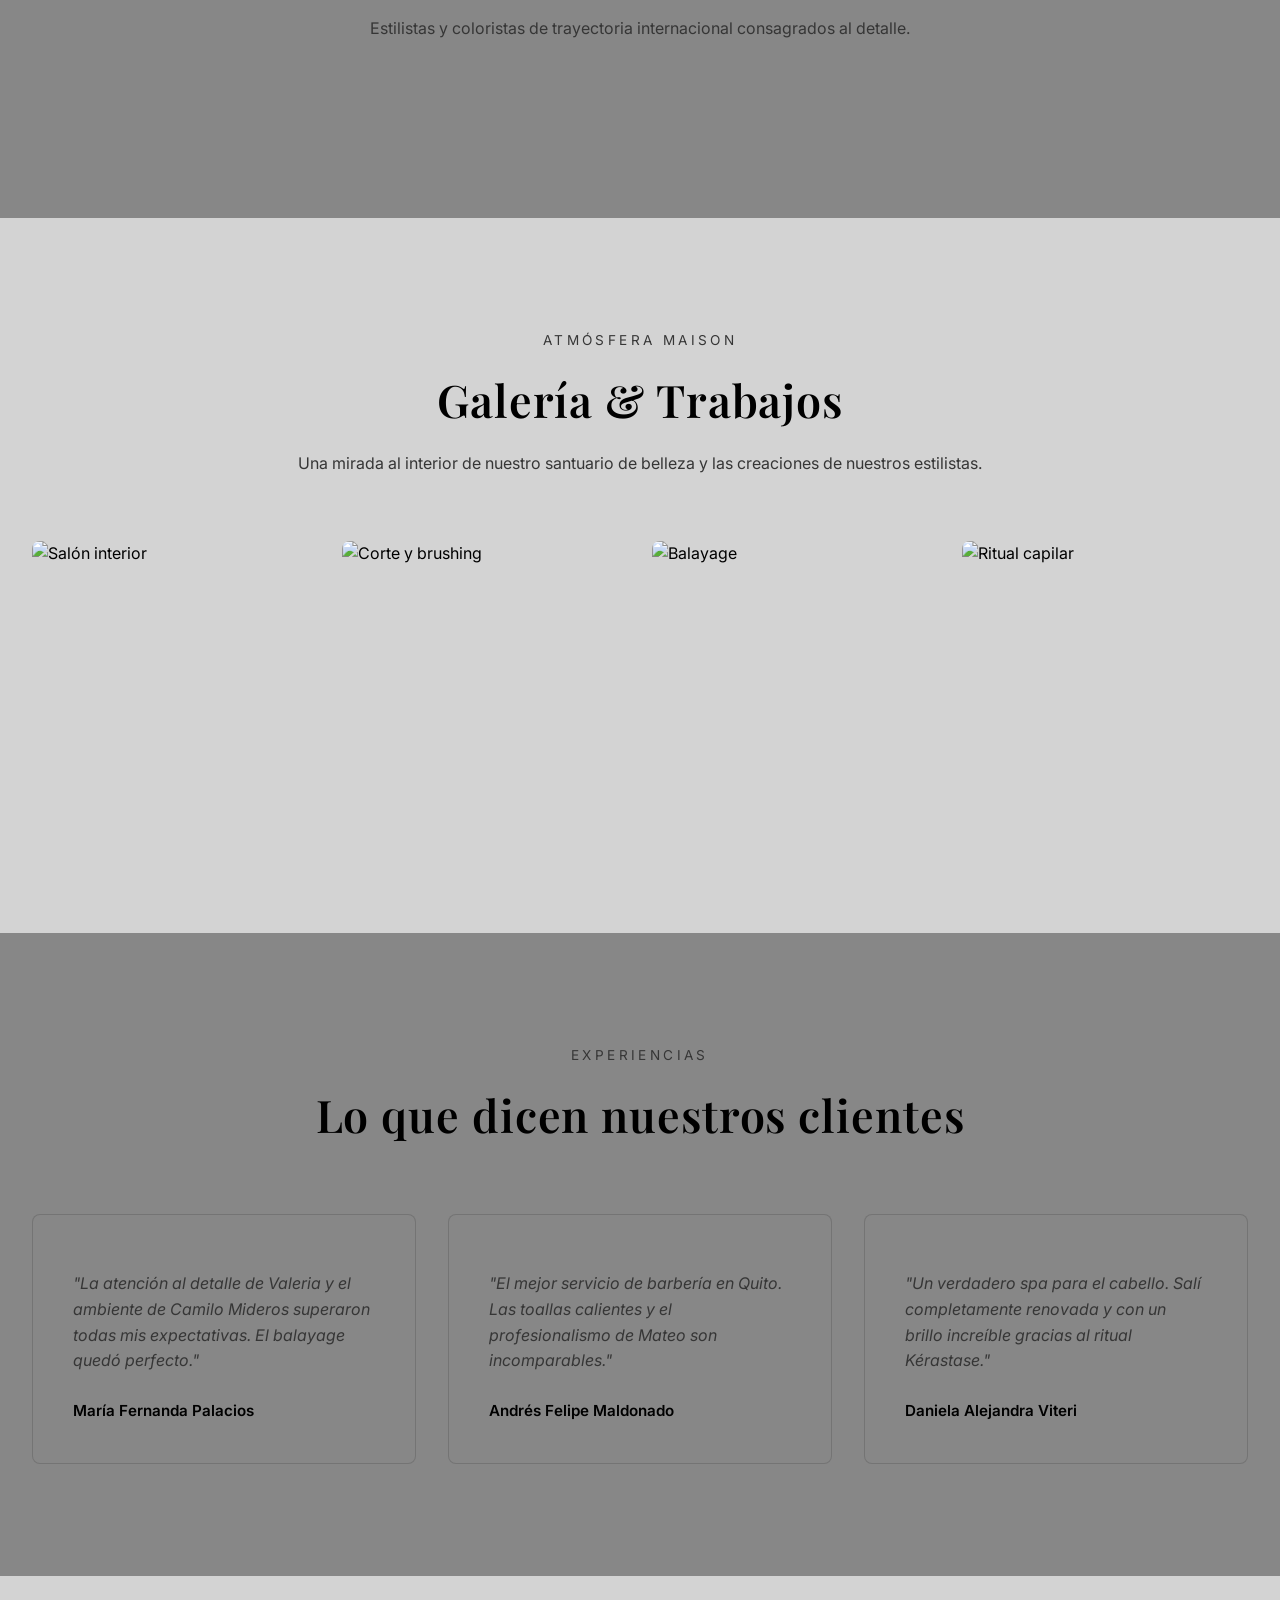
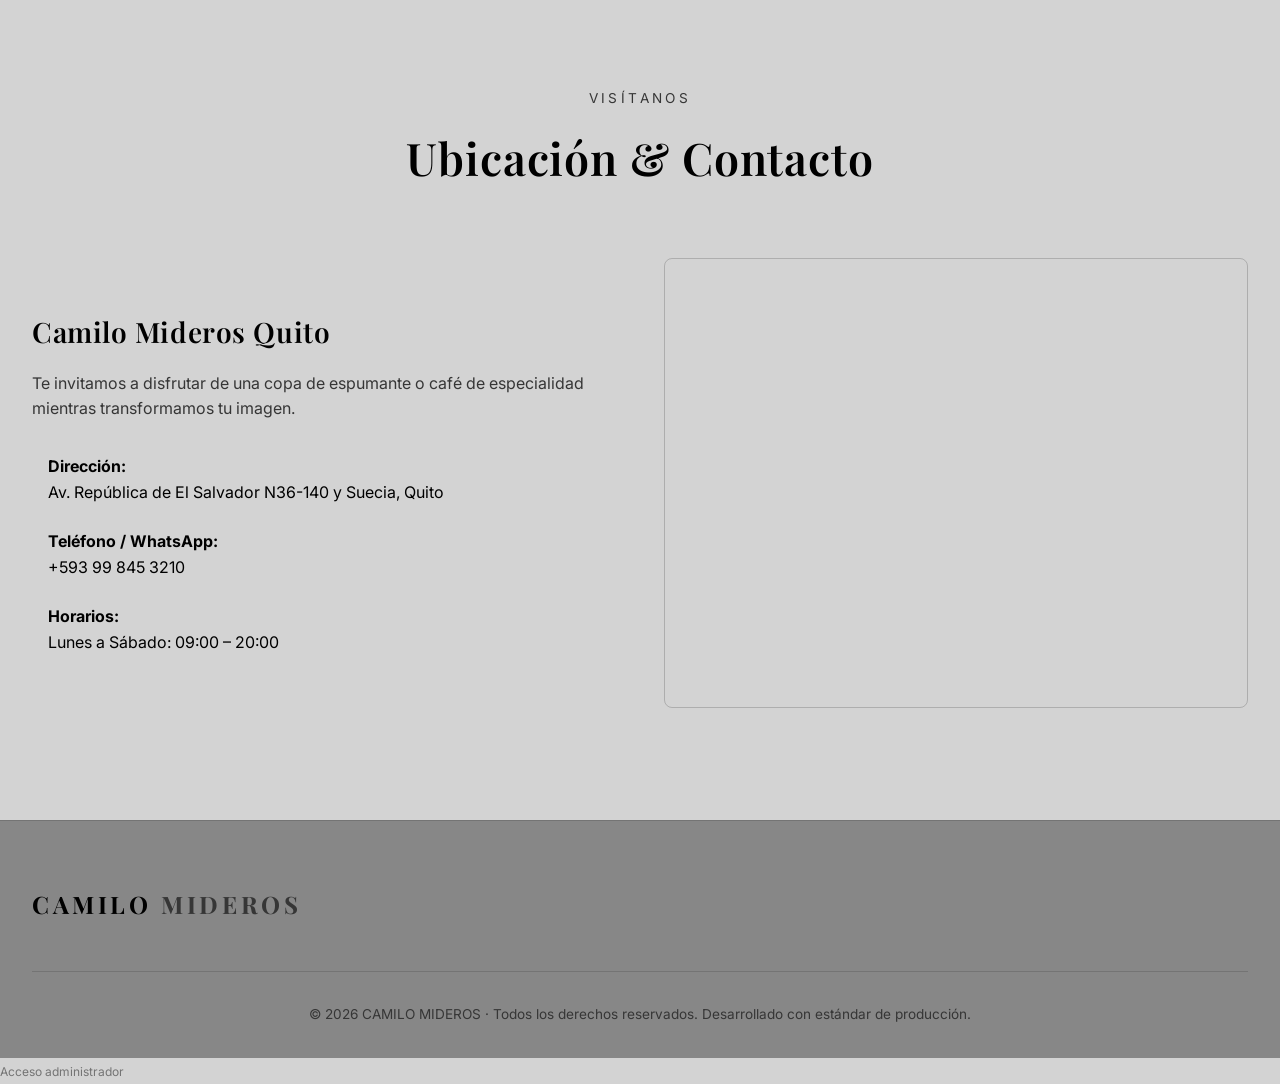
==== commit 19215063: "Cambia los colores y genera un menú para movil en admin y en Reservas" ====
--- a/index.html
+++ b/index.html
@@ -3,11 +3,11 @@
 <head>
     <meta charset="UTF-8">
     <meta name="viewport" content="width=device-width, initial-scale=1.0">
-    <title>MAISON AURUM · Haute Coiffure & Ritual Capilar</title>
+    <title>Camilo Mideros · Estética y Belleza</title>
     <meta name="description" content="Salón boutique de lujo en Quito. Alta peluquería, colorimetría de autor y rituales capilares contemporáneos.">
     
     <!-- Open Graph SEO -->
-    <meta property="og:title" content="MAISON AURUM · Haute Coiffure">
+    <meta property="og:title" content="Camilo Mideros · Estética y Belleza">
     <meta property="og:description" content="El arte de la alta peluquería y el ritual capilar contemporáneo.">
     <meta property="og:type" content="website">
     <meta property="og:image" content="https://images.unsplash.com/photo-1560066984-138dadb4c035?auto=format&fit=crop&w=1200&q=80">
@@ -25,15 +25,17 @@
     <!-- Header -->
     <header class="site-header">
         <div class="nav-container">
-            <a href="index.html" class="logo">MAISON <span>AURUM</span></a>
-            <nav class="nav-menu">
+            <a href="index.html" class="logo">CAMILO <span>MIDEROS</span></a>
+            <nav class="nav-menu" id="main-nav">
                 <a href="#servicios">Servicios</a>
                 <a href="#equipo">Equipo</a>
                 <a href="#galeria">Galería</a>
                 <a href="#contacto">Ubicación</a>
-                <a href="reservar.html" class="btn-gold" style="padding: 0.5rem 1.25rem; font-size: 0.8rem;">Reservar Cita</a>
+                <a href="reservar.html" class="btn-gold" style="padding: 0.5rem 1.25rem; font-size: 0.8rem;">RESERVAR CITA</a>
             </nav>
-            <div class="hamburger"><i class="ph ph-list" style="font-size: 1.5rem;"></i></div>
+            <button type="button" class="hamburger" id="menu-toggle" aria-label="Abrir menú" aria-expanded="false">
+                <span class="hamburger-lines" aria-hidden="true"><i></i><i></i><i></i></span>
+            </button>
         </div>
     </header>
 
@@ -108,7 +110,7 @@
             <div class="testimonials-grid reveal active">
                 <div class="testimonial-card">
                     <div class="testimonial-stars"><i class="ph ph-star-fill"></i><i class="ph ph-star-fill"></i><i class="ph ph-star-fill"></i><i class="ph ph-star-fill"></i><i class="ph ph-star-fill"></i></div>
-                    <p class="testimonial-text">"La atención al detalle de Valeria y el ambiente de Maison Aurum superaron todas mis expectativas. El balayage quedó perfecto."</p>
+                    <p class="testimonial-text">"La atención al detalle de Valeria y el ambiente de Camilo Mideros superaron todas mis expectativas. El balayage quedó perfecto."</p>
                     <span class="testimonial-author">María Fernanda Palacios</span>
                 </div>
                 <div class="testimonial-card">
@@ -134,7 +136,7 @@
             </div>
             <div class="contact-grid">
                 <div class="reveal active">
-                    <h3 style="font-size: 1.75rem; margin-bottom: 1rem;">Maison Aurum Quito</h3>
+                    <h3 style="font-size: 1.75rem; margin-bottom: 1rem;">Camilo Mideros Quito</h3>
                     <p style="color: var(--color-text-secondary); margin-bottom: 2rem;">Te invitamos a disfrutar de una copa de espumante o café de especialidad mientras transformamos tu imagen.</p>
                     <div class="contact-info-list">
                         <div class="contact-item">
@@ -162,14 +164,14 @@
     <footer style="background: var(--color-bg-secondary); border-top: 1px solid var(--color-border-subtle); padding: 4rem 0 2rem 0;">
         <div class="container">
             <div class="footer-content">
-                <a href="index.html" class="logo">MAISON <span>AURUM</span></a>
+                <a href="index.html" class="logo">CAMILO <span>MIDEROS</span></a>
                 <div style="display: flex; gap: 1.5rem; font-size: 1.5rem;">
                     <a href="https://instagram.com" target="_blank" rel="noopener"><i class="ph ph-instagram-logo"></i></a>
                     <a href="https://whatsapp.com" target="_blank" rel="noopener"><i class="ph ph-whatsapp-logo"></i></a>
                 </div>
             </div>
             <div class="footer-bottom">
-                <p>&copy; 2026 MAISON AURUM · Todos los derechos reservados. Desarrollado con estándar de producción.</p>
+                <p>&copy; 2026 CAMILO MIDEROS · Todos los derechos reservados. Desarrollado con estándar de producción.</p>
             </div>
         </div>
     </footer>
@@ -182,6 +184,21 @@
         document.addEventListener('DOMContentLoaded', () => {
             initServicios();
             initEquipo();
+
+            const menuToggle = document.getElementById('menu-toggle');
+            const mainNav = document.getElementById('main-nav');
+            if (menuToggle && mainNav) {
+                menuToggle.addEventListener('click', () => {
+                    const open = mainNav.classList.toggle('open');
+                    menuToggle.setAttribute('aria-expanded', String(open));
+                });
+                mainNav.querySelectorAll('a').forEach((link) => {
+                    link.addEventListener('click', () => {
+                        mainNav.classList.remove('open');
+                        menuToggle.setAttribute('aria-expanded', 'false');
+                    });
+                });
+            }
         });
     </script>
 </body>
--- a/css/variables.css
+++ b/css/variables.css
@@ -2,26 +2,27 @@
    VARIABLES DE DISEÑO - SALÓN BOUTIQUE DE LUJO
    ============================================================================ */
 :root {
-    /* Paleta de Colores: Negro carbón, blanco hueso y acento dorado champán */
-    --color-bg-primary: #0b0b0b;
-    --color-bg-secondary: #141414;
-    --color-bg-card: #1c1c1c;
-    --color-bg-overlay: rgba(11, 11, 11, 0.85);
+    /* Paleta principal solicitada */
+    --color-bg-primary: #D3D3D3;
+    --color-bg-secondary: #878787;
+    --color-bg-card: #D3D3D3;
+    --color-bg-overlay: rgba(54, 54, 54, 0.45);
 
-    --color-text-primary: #f5f5f7;
-    --color-text-secondary: #a1a1a6;
-    --color-text-muted: #6e6e73;
+    --color-text-primary: #000000;
+    --color-text-secondary: #363636;
+    --color-text-muted: #363636;
 
-    --color-accent: #d4af37;
-    --color-accent-light: #e6c55d;
-    --color-accent-dark: #aa8c2c;
-    --color-accent-glow: rgba(212, 175, 55, 0.15);
+    --color-accent: #363636;
+    --color-accent-light: #5E5E5E;
+    --color-accent-dark: #363636;
+    --color-accent-hover: #5E5E5E;
+    --color-accent-glow: rgba(94, 94, 94, 0.18);
 
-    --color-border: rgba(212, 175, 55, 0.2);
-    --color-border-subtle: rgba(255, 255, 255, 0.1);
+    --color-border: rgba(54, 54, 54, 0.38);
+    --color-border-subtle: rgba(54, 54, 54, 0.24);
 
     --color-success: #28a745;
-    --color-error: #dc3545;
+    --color-error: #363636;
 
     /* Tipografías */
     --font-serif: 'Playfair Display', Georgia, serif;
--- a/css/base.css
+++ b/css/base.css
@@ -66,8 +66,8 @@
     align-items: center;
     justify-content: center;
     gap: 0.75rem;
-    background: linear-gradient(135deg, var(--color-accent), var(--color-accent-dark));
-    color: var(--color-bg-primary);
+    background: #363636;
+    color: #D3D3D3;
     font-weight: 600;
     padding: 0.85rem 2rem;
     border-radius: var(--radius-sm);
@@ -79,10 +79,19 @@
     box-shadow: 0 4px 20px var(--color-accent-glow);
 }
 
+.nav-menu .btn-gold,
+.nav-menu .btn-gold:hover,
+.nav-menu a.btn-gold,
+.nav-menu a.btn-gold:hover {
+    color: #D3D3D3;
+    background: #363636;
+}
+
 .btn-gold:hover {
-    background: linear-gradient(135deg, var(--color-accent-light), var(--color-accent));
+    background: #5E5E5E;
+    color: #D3D3D3;
     transform: translateY(-2px);
-    box-shadow: 0 6px 25px rgba(212, 175, 55, 0.3);
+    box-shadow: 0 6px 25px rgba(94, 94, 94, 0.3);
 }
 
 .btn-outline {
@@ -105,7 +114,7 @@
 
 .btn-outline:hover {
     border-color: var(--color-accent);
-    color: var(--color-accent);
+    color: #5E5E5E;
     background: var(--color-accent-glow);
 }
 
--- a/css/publico.css
+++ b/css/publico.css
@@ -9,7 +9,7 @@
     left: 0;
     width: 100%;
     z-index: 1000;
-    background: rgba(11, 11, 11, 0.9);
+    background: rgba(211, 211, 211, 0.96);
     backdrop-filter: blur(10px);
     border-bottom: 1px solid var(--color-border-subtle);
     transition: var(--transition-smooth);
@@ -49,12 +49,15 @@
 }
 
 .nav-menu a:hover, .nav-menu a.active {
-    color: var(--color-accent);
+    color: #5E5E5E;
 }
 
 .hamburger {
     display: none;
     cursor: pointer;
+    background: transparent;
+    border: 0;
+    color: var(--color-text-primary);
 }
 
 /* Hero Section */
@@ -72,7 +75,7 @@
     content: '';
     position: absolute;
     inset: 0;
-    background: linear-gradient(180deg, rgba(11,11,11,0.6) 0%, rgba(11,11,11,0.9) 100%);
+    background: linear-gradient(180deg, rgba(211,211,211,0.62) 0%, rgba(211,211,211,0.88) 100%);
 }
 
 .hero-content {
@@ -381,7 +384,7 @@
     width: 100%;
     height: 100%;
     border: 0;
-    filter: grayscale(100%) invert(92%) contrast(85%);
+    filter: grayscale(100%) contrast(85%);
 }
 
 /* Footer */
@@ -602,6 +605,195 @@
 @media (max-width: 992px) {
     .contact-grid { grid-template-columns: 1fr; }
     .gallery-grid { grid-template-columns: repeat(2, 1fr); }
-    .nav-menu { display: none; }
-    .hamburger { display: block; }
+    .nav-menu {
+        display: none;
+        position: absolute;
+        top: 100%;
+        left: 1rem;
+        right: 1rem;
+        flex-direction: column;
+        align-items: stretch;
+        gap: 0.15rem;
+        padding: 0.8rem;
+        background: rgba(211, 211, 211, 0.82);
+        backdrop-filter: blur(18px);
+        -webkit-backdrop-filter: blur(18px);
+        border: 1px solid rgba(54, 54, 54, 0.22);
+        border-radius: 14px;
+        box-shadow: 0 16px 38px rgba(54,54,54,.22);
+    }
+    .nav-menu.open { display: flex; }
+    .nav-menu a {
+        width: 100%;
+        padding: 0.82rem 0.9rem;
+        color: #000000;
+        border-bottom: 1px solid rgba(54, 54, 54, 0.10);
+    }
+    .nav-menu a:nth-last-of-type(2) { border-bottom: 0; }
+    .nav-menu .btn-gold,
+    .nav-menu .btn-gold:hover {
+        color: #D3D3D3;
+        margin-top: 0.65rem;
+        border: 0;
+        border-radius: 8px;
+        min-height: 48px;
+        text-align: center;
+    }
+    .hamburger {
+        display: inline-flex;
+        align-items: center;
+        justify-content: center;
+        width: 44px;
+        height: 44px;
+        border: 1px solid rgba(54,54,54,.18);
+        border-radius: 10px;
+        background: rgba(211,211,211,.82);
+        backdrop-filter: blur(12px);
+        -webkit-backdrop-filter: blur(12px);
+    }
+
+    .hamburger-lines {
+        width: 20px;
+        height: 16px;
+        display: flex;
+        flex-direction: column;
+        justify-content: space-between;
+    }
+
+    .hamburger-lines i {
+        display: block;
+        width: 100%;
+        height: 2px;
+        border-radius: 999px;
+        background: #363636;
+        transition: transform 0.25s ease, opacity 0.25s ease;
+    }
+
+    .hamburger[aria-expanded="true"] .hamburger-lines i:nth-child(1) {
+        transform: translateY(7px) rotate(45deg);
+    }
+
+    .hamburger[aria-expanded="true"] .hamburger-lines i:nth-child(2) {
+        opacity: 0;
+    }
+
+    .hamburger[aria-expanded="true"] .hamburger-lines i:nth-child(3) {
+        transform: translateY(-7px) rotate(-45deg);
+    }
+}
+
+@media (max-width: 700px) {
+    .container {
+        padding-inline: 1rem;
+    }
+
+    .nav-container {
+        padding: 0.85rem 1rem;
+    }
+
+    .logo {
+        font-size: 1.05rem;
+    }
+
+    section {
+        padding: 4.5rem 0;
+    }
+
+    .hero {
+        min-height: 620px;
+        height: 100svh;
+    }
+
+    .hero h1 {
+        font-size: clamp(2.15rem, 12vw, 3.25rem);
+    }
+
+    .hero p {
+        font-size: 1rem;
+    }
+
+    .hero-actions {
+        flex-direction: column;
+        align-items: stretch;
+        padding-inline: 1.25rem;
+    }
+
+    .services-grid,
+    .team-grid,
+    .testimonials-grid {
+        grid-template-columns: 1fr;
+        gap: 1rem;
+    }
+
+    .service-body,
+    .testimonial-card {
+        padding: 1.25rem;
+    }
+
+    .gallery-grid {
+        grid-template-columns: 1fr 1fr;
+        gap: 0.75rem;
+    }
+
+    .gallery-item {
+        height: 180px;
+    }
+
+    .contact-grid {
+        gap: 1.5rem;
+    }
+
+    .map-container {
+        height: 300px;
+    }
+
+    .booking-section {
+        padding-top: 7rem;
+        padding-bottom: 3rem;
+    }
+
+    .booking-container {
+        padding: 1.25rem;
+        border-radius: var(--radius-md);
+    }
+
+    .steps-indicator {
+        gap: 0.35rem;
+        margin-bottom: 2rem;
+    }
+
+    .step-number {
+        width: 34px;
+        height: 34px;
+    }
+
+    .step-label {
+        font-size: 0.62rem;
+        text-align: center;
+    }
+
+    .booking-options-grid {
+        grid-template-columns: 1fr;
+        gap: 0.75rem;
+    }
+
+    .booking-nav-buttons {
+        gap: 0.75rem;
+    }
+
+    .booking-nav-buttons .btn-gold,
+    .booking-nav-buttons .btn-outline {
+        flex: 1;
+        padding-inline: 0.75rem;
+        font-size: 0.72rem;
+    }
+
+    .summary-row {
+        gap: 1rem;
+    }
+
+    .footer-content {
+        justify-content: center;
+        text-align: center;
+    }
 }
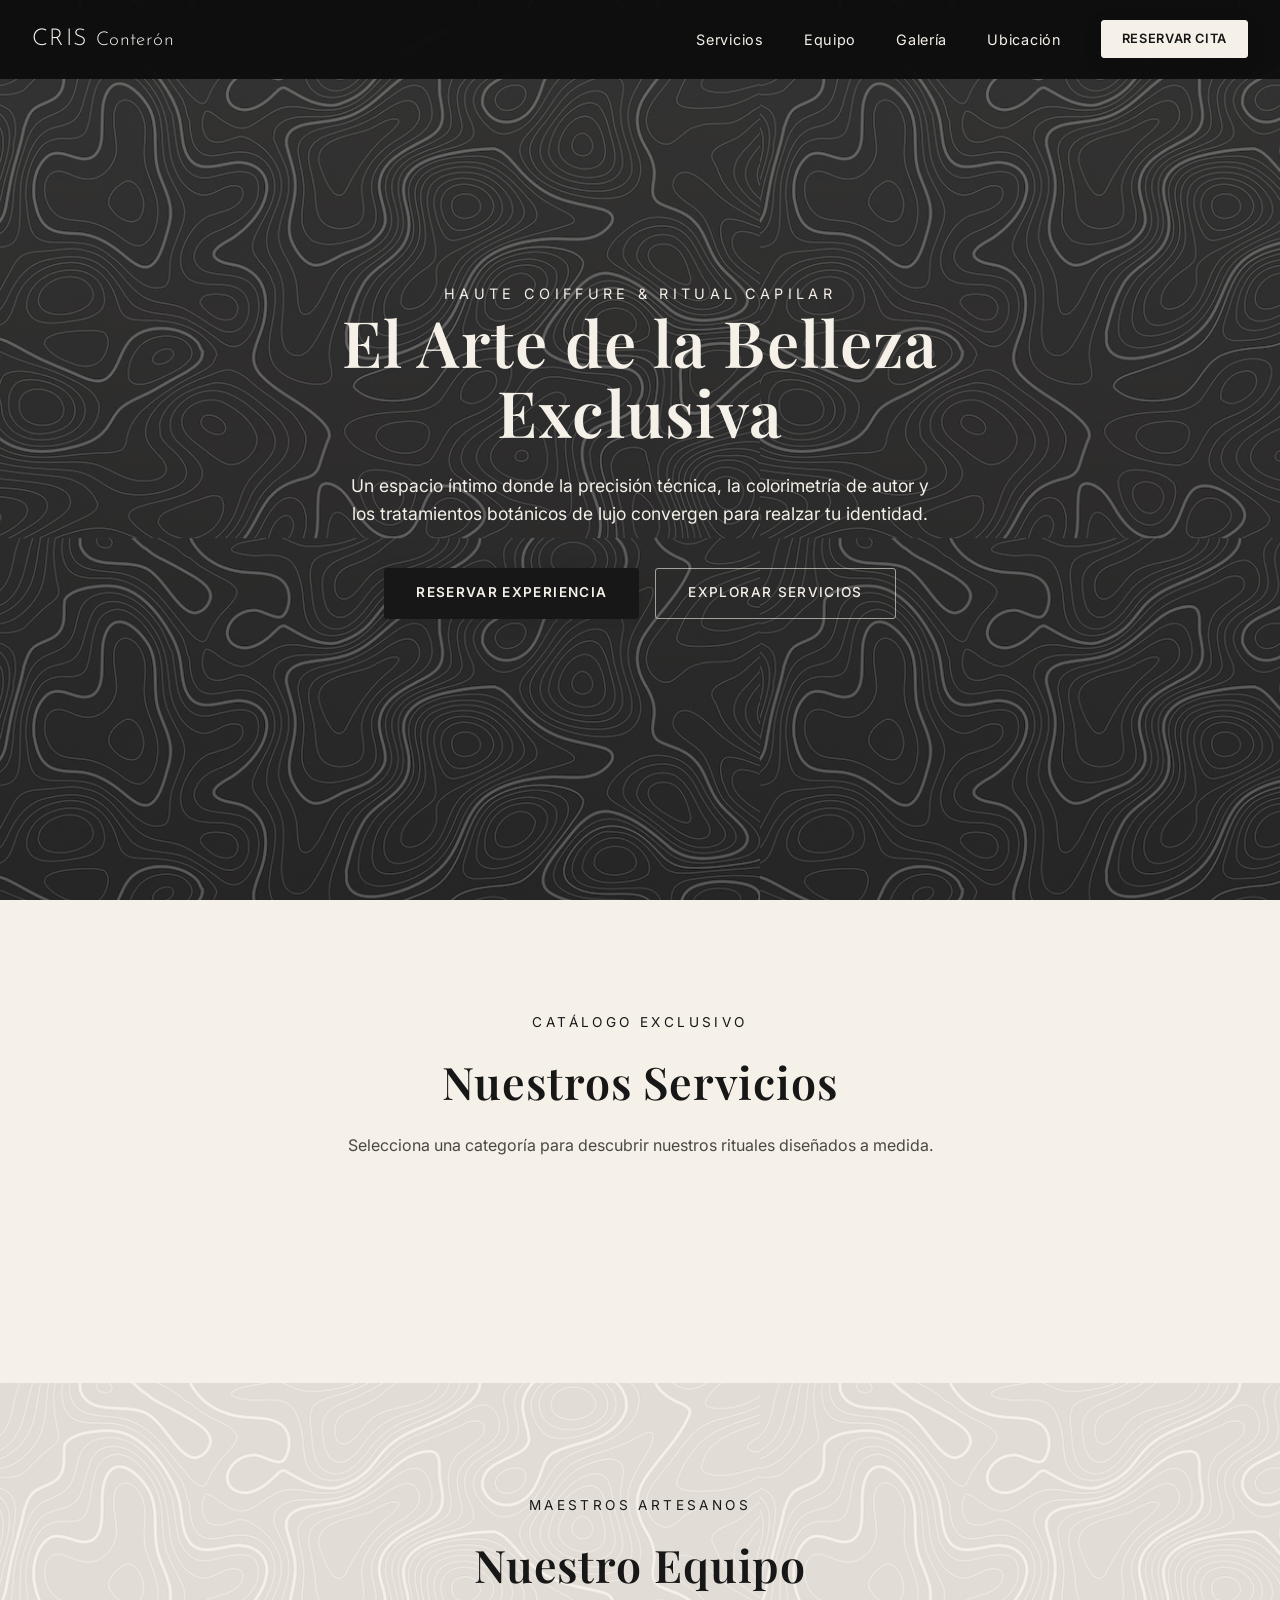
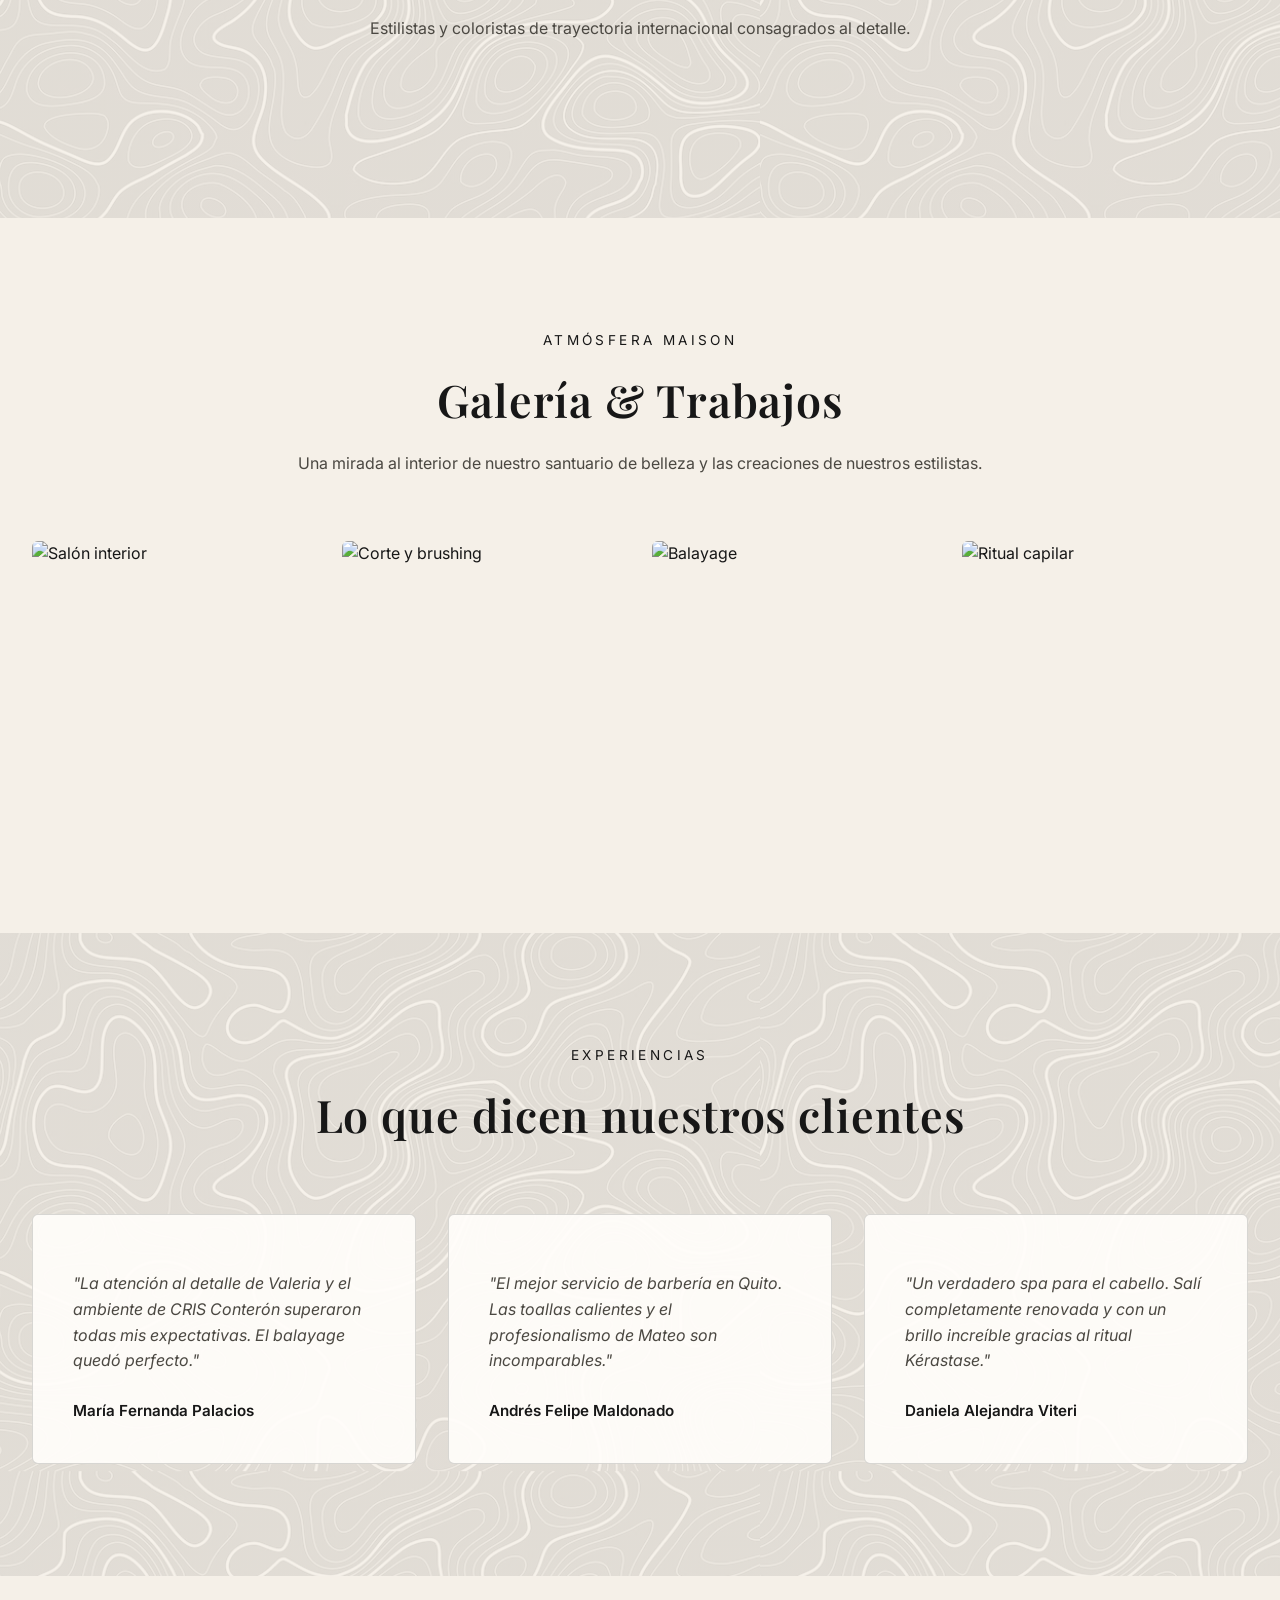
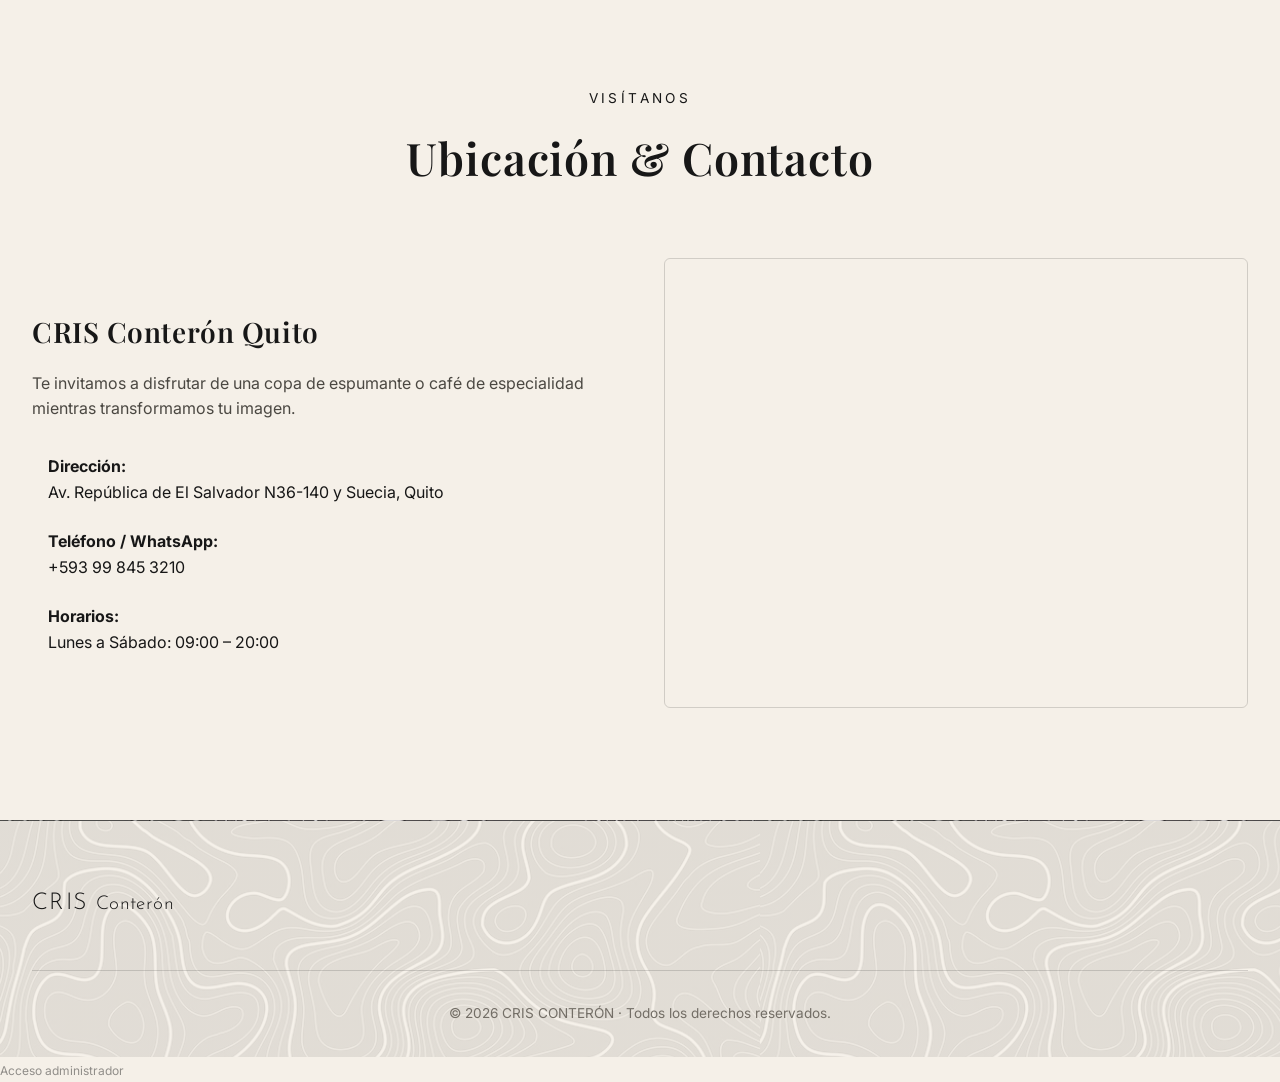
==== commit c296068d: "Cambia el nombre del sitio web y la estética de la interfaz, añade una imagena al ícono de la pestañ" ====
--- a/index.html
+++ b/index.html
@@ -3,11 +3,12 @@
 <head>
     <meta charset="UTF-8">
     <meta name="viewport" content="width=device-width, initial-scale=1.0">
-    <title>Camilo Mideros · Estética y Belleza</title>
-    <meta name="description" content="Salón boutique de lujo en Quito. Alta peluquería, colorimetría de autor y rituales capilares contemporáneos.">
+    <link rel="icon" type="image/png" href="assets/img/cris-conteron-favicon.png">
+    <title>CRIS Conterón · Hair Studio</title>
+    <meta name="description" content="CRIS Conterón Hair Studio en Quito. Alta peluquería, colorimetría de autor y rituales capilares contemporáneos.">
     
     <!-- Open Graph SEO -->
-    <meta property="og:title" content="Camilo Mideros · Estética y Belleza">
+    <meta property="og:title" content="CRIS Conterón · Hair Studio">
     <meta property="og:description" content="El arte de la alta peluquería y el ritual capilar contemporáneo.">
     <meta property="og:type" content="website">
     <meta property="og:image" content="https://images.unsplash.com/photo-1560066984-138dadb4c035?auto=format&fit=crop&w=1200&q=80">
@@ -20,12 +21,12 @@
     <!-- Phosphor Icons CDN -->
     <script src="https://unpkg.com/@phosphor-icons/web"></script>
 </head>
-<body>
+<body class="public-light-page">
 
     <!-- Header -->
     <header class="site-header">
         <div class="nav-container">
-            <a href="index.html" class="logo">CAMILO <span>MIDEROS</span></a>
+            <a href="index.html" class="logo">CRIS <span>Conterón</span></a>
             <nav class="nav-menu" id="main-nav">
                 <a href="#servicios">Servicios</a>
                 <a href="#equipo">Equipo</a>
@@ -70,7 +71,7 @@
     </section>
 
     <!-- Equipo Section -->
-    <section id="equipo" style="background: var(--color-bg-secondary);">
+    <section id="equipo" class="section-alt">
         <div class="container">
             <div class="section-header reveal active">
                 <span>Maestros Artesanos</span>
@@ -101,7 +102,7 @@
     </section>
 
     <!-- Testimonios Section -->
-    <section style="background: var(--color-bg-secondary);">
+    <section class="section-alt">
         <div class="container">
             <div class="section-header reveal active">
                 <span>Experiencias</span>
@@ -110,7 +111,7 @@
             <div class="testimonials-grid reveal active">
                 <div class="testimonial-card">
                     <div class="testimonial-stars"><i class="ph ph-star-fill"></i><i class="ph ph-star-fill"></i><i class="ph ph-star-fill"></i><i class="ph ph-star-fill"></i><i class="ph ph-star-fill"></i></div>
-                    <p class="testimonial-text">"La atención al detalle de Valeria y el ambiente de Camilo Mideros superaron todas mis expectativas. El balayage quedó perfecto."</p>
+                    <p class="testimonial-text">"La atención al detalle de Valeria y el ambiente de CRIS Conterón superaron todas mis expectativas. El balayage quedó perfecto."</p>
                     <span class="testimonial-author">María Fernanda Palacios</span>
                 </div>
                 <div class="testimonial-card">
@@ -136,7 +137,7 @@
             </div>
             <div class="contact-grid">
                 <div class="reveal active">
-                    <h3 style="font-size: 1.75rem; margin-bottom: 1rem;">Camilo Mideros Quito</h3>
+                    <h3 style="font-size: 1.75rem; margin-bottom: 1rem;">CRIS Conterón Quito</h3>
                     <p style="color: var(--color-text-secondary); margin-bottom: 2rem;">Te invitamos a disfrutar de una copa de espumante o café de especialidad mientras transformamos tu imagen.</p>
                     <div class="contact-info-list">
                         <div class="contact-item">
@@ -161,17 +162,17 @@
     </section>
 
     <!-- Footer -->
-    <footer style="background: var(--color-bg-secondary); border-top: 1px solid var(--color-border-subtle); padding: 4rem 0 2rem 0;">
+    <footer class="section-alt" style="border-top: 1px solid var(--color-border-subtle); padding: 4rem 0 2rem 0;">
         <div class="container">
             <div class="footer-content">
-                <a href="index.html" class="logo">CAMILO <span>MIDEROS</span></a>
+                <a href="index.html" class="logo">CRIS <span>Conterón</span></a>
                 <div style="display: flex; gap: 1.5rem; font-size: 1.5rem;">
                     <a href="https://instagram.com" target="_blank" rel="noopener"><i class="ph ph-instagram-logo"></i></a>
                     <a href="https://whatsapp.com" target="_blank" rel="noopener"><i class="ph ph-whatsapp-logo"></i></a>
                 </div>
             </div>
             <div class="footer-bottom">
-                <p>&copy; 2026 CAMILO MIDEROS · Todos los derechos reservados. Desarrollado con estándar de producción.</p>
+                <p>&copy; 2026 CRIS CONTERÓN · Todos los derechos reservados.</p>
             </div>
         </div>
     </footer>
--- a/css/variables.css
+++ b/css/variables.css
@@ -1,37 +1,37 @@
 /* ============================================================================
-   VARIABLES DE DISEÑO - SALÓN BOUTIQUE DE LUJO
+   IDENTIDAD VISUAL - CRIS CONTERÓN
    ============================================================================ */
 :root {
-    /* Paleta principal solicitada */
-    --color-bg-primary: #D3D3D3;
-    --color-bg-secondary: #878787;
-    --color-bg-card: #D3D3D3;
-    --color-bg-overlay: rgba(54, 54, 54, 0.45);
+    --color-bg-primary: #0b0b0c;
+    --color-bg-secondary: #151516;
+    --color-bg-card: #1c1c1e;
+    --color-bg-overlay: rgba(8, 8, 9, 0.76);
 
-    --color-text-primary: #000000;
-    --color-text-secondary: #363636;
-    --color-text-muted: #363636;
+    --color-text-primary: #f0eadf;
+    --color-text-secondary: #c9c2b7;
+    --color-text-muted: #9c958b;
 
-    --color-accent: #363636;
-    --color-accent-light: #5E5E5E;
-    --color-accent-dark: #363636;
-    --color-accent-hover: #5E5E5E;
-    --color-accent-glow: rgba(94, 94, 94, 0.18);
+    --color-accent: #e8e1d5;
+    --color-accent-light: #f5f0e8;
+    --color-accent-dark: #cfc7ba;
+    --color-accent-hover: #d7cfc2;
+    --color-accent-glow: rgba(232, 225, 213, 0.14);
 
-    --color-border: rgba(54, 54, 54, 0.38);
-    --color-border-subtle: rgba(54, 54, 54, 0.24);
+    --color-border: rgba(232, 225, 213, 0.3);
+    --color-border-subtle: rgba(232, 225, 213, 0.14);
 
-    --color-success: #28a745;
-    --color-error: #363636;
+    --color-success: #7da88d;
+    --color-error: #d68178;
 
     /* Tipografías */
     --font-serif: 'Playfair Display', Georgia, serif;
     --font-sans: 'Inter', -apple-system, BlinkMacSystemFont, sans-serif;
+    --font-brand: 'Josefin Sans', 'Century Gothic', sans-serif;
 
     /* Espaciados y Transiciones */
     --transition-smooth: all 0.4s cubic-bezier(0.16, 1, 0.3, 1);
-    --radius-sm: 4px;
-    --radius-md: 8px;
-    --radius-lg: 16px;
+    --radius-sm: 3px;
+    --radius-md: 6px;
+    --radius-lg: 10px;
     --max-width: 1280px;
 }
--- a/css/base.css
+++ b/css/base.css
@@ -1,7 +1,7 @@
 /* ============================================================================
    ESTILOS BASE Y RESET GLOBAL
    ============================================================================ */
-@import url('https://fonts.googleapis.com/css2?family=Inter:wght@300;400;500;600&family=Playfair+Display:ital,wght@0,400;0,600;0,700;1,400&display=swap');
+@import url('https://fonts.googleapis.com/css2?family=Inter:wght@300;400;500;600&family=Josefin+Sans:wght@300;400;500&family=Playfair+Display:ital,wght@0,400;0,600;0,700;1,400&display=swap');
 
 *, *::before, *::after {
     box-sizing: border-box;
@@ -16,6 +16,12 @@
 
 body {
     background-color: var(--color-bg-primary);
+    background-image:
+        linear-gradient(rgba(11, 11, 12, 0.62), rgba(11, 11, 12, 0.62)),
+        url('../assets/img/topographic-pattern.png');
+    background-size: auto, 760px auto;
+    background-repeat: no-repeat, repeat;
+    background-attachment: fixed;
     color: var(--color-text-primary);
     font-family: var(--font-sans);
     line-height: 1.6;
@@ -66,8 +72,8 @@
     align-items: center;
     justify-content: center;
     gap: 0.75rem;
-    background: #363636;
-    color: #D3D3D3;
+    background: var(--color-accent);
+    color: var(--color-bg-primary);
     font-weight: 600;
     padding: 0.85rem 2rem;
     border-radius: var(--radius-sm);
@@ -83,15 +89,15 @@
 .nav-menu .btn-gold:hover,
 .nav-menu a.btn-gold,
 .nav-menu a.btn-gold:hover {
-    color: #D3D3D3;
-    background: #363636;
+    color: var(--color-bg-primary);
+    background: var(--color-accent);
 }
 
 .btn-gold:hover {
-    background: #5E5E5E;
-    color: #D3D3D3;
+    background: var(--color-accent-hover);
+    color: var(--color-bg-primary);
     transform: translateY(-2px);
-    box-shadow: 0 6px 25px rgba(94, 94, 94, 0.3);
+    box-shadow: 0 6px 25px var(--color-accent-glow);
 }
 
 .btn-outline {
@@ -114,7 +120,7 @@
 
 .btn-outline:hover {
     border-color: var(--color-accent);
-    color: #5E5E5E;
+    color: var(--color-accent);
     background: var(--color-accent-glow);
 }
 
--- a/css/publico.css
+++ b/css/publico.css
@@ -9,10 +9,74 @@
     left: 0;
     width: 100%;
     z-index: 1000;
-    background: rgba(211, 211, 211, 0.96);
+    background: rgba(11, 11, 12, 0.9);
     backdrop-filter: blur(10px);
     border-bottom: 1px solid var(--color-border-subtle);
     transition: var(--transition-smooth);
+}
+
+body.public-light-page {
+    --color-bg-primary: #f5f0e8;
+    --color-bg-secondary: #eee8dd;
+    --color-bg-card: rgba(255, 253, 250, 0.92);
+    --color-text-primary: #171717;
+    --color-text-secondary: #4b4842;
+    --color-text-muted: #736e66;
+    --color-accent: #171717;
+    --color-accent-light: #f5f0e8;
+    --color-accent-dark: #33312e;
+    --color-accent-hover: #33312e;
+    --color-accent-glow: rgba(23, 23, 23, 0.09);
+    --color-border: rgba(23, 23, 23, 0.3);
+    --color-border-subtle: rgba(23, 23, 23, 0.16);
+    background-color: var(--color-bg-primary);
+    background-image:
+        linear-gradient(rgba(245, 240, 232, 0.88), rgba(245, 240, 232, 0.88)),
+        url('../assets/img/topographic-pattern.png');
+    background-size: auto, 760px auto;
+    background-repeat: no-repeat, repeat;
+    color: var(--color-text-primary);
+    color-scheme: light;
+}
+
+.public-light-page .site-header .logo,
+.public-light-page .site-header .logo span,
+.public-light-page .site-header .nav-menu a {
+    color: var(--color-accent-light);
+}
+
+.public-light-page .site-header .nav-menu a:hover {
+    color: #fff;
+}
+
+.public-light-page .site-header .nav-menu .btn-gold {
+    background: var(--color-accent-light);
+    color: var(--color-accent);
+    border: 1px solid var(--color-accent-light);
+}
+
+.public-light-page .site-header .nav-menu .btn-gold:hover,
+.public-light-page .site-header .nav-menu .btn-gold:focus-visible {
+    background: #111112;
+    color: var(--color-accent-light);
+    border-color: var(--color-accent-light);
+    box-shadow: 0 0 0 3px rgba(245, 240, 232, 0.18);
+    transform: translateY(-1px);
+}
+
+.public-light-page .site-header .nav-menu .btn-gold:focus-visible {
+    outline: 2px solid var(--color-accent-light);
+    outline-offset: 3px;
+}
+
+.public-light-page .site-header .nav-menu .btn-outline {
+    color: var(--color-accent-light);
+    border-color: rgba(232, 225, 213, 0.38);
+}
+
+.public-light-page .site-header .nav-menu .btn-outline:hover {
+    background: var(--color-accent-light);
+    color: var(--color-accent);
 }
 
 .nav-container {
@@ -25,15 +89,19 @@
 }
 
 .logo {
-    font-family: var(--font-serif);
-    font-size: 1.5rem;
-    font-weight: 700;
-    letter-spacing: 0.15em;
+    font-family: var(--font-brand);
+    font-size: 1.45rem;
+    font-weight: 300;
+    letter-spacing: 0.06em;
     color: var(--color-text-primary);
+    text-transform: none;
 }
 
 .logo span {
     color: var(--color-accent);
+    font-size: 0.82em;
+    font-weight: 300;
+    letter-spacing: 0.02em;
 }
 
 .nav-menu {
@@ -49,7 +117,7 @@
 }
 
 .nav-menu a:hover, .nav-menu a.active {
-    color: #5E5E5E;
+    color: var(--color-accent);
 }
 
 .hamburger {
@@ -68,14 +136,37 @@
     align-items: center;
     justify-content: center;
     text-align: center;
-    background: url('https://images.unsplash.com/photo-1560066984-138dadb4c035?auto=format&fit=crop&w=1920&q=80') center/cover no-repeat;
+    background:
+        linear-gradient(180deg, rgba(8, 8, 9, 0.66), rgba(8, 8, 9, 0.88)),
+        url('https://images.unsplash.com/photo-1560066984-138dadb4c035?auto=format&fit=crop&w=1920&q=80') center/cover no-repeat;
 }
 
 .hero::after {
     content: '';
     position: absolute;
     inset: 0;
-    background: linear-gradient(180deg, rgba(211,211,211,0.62) 0%, rgba(211,211,211,0.88) 100%);
+    background-image:
+        linear-gradient(rgba(11, 11, 12, 0.58), rgba(11, 11, 12, 0.58)),
+        url('../assets/img/topographic-pattern.png');
+    background-size: auto, 760px auto;
+    background-repeat: no-repeat, repeat;
+    opacity: 0.7;
+}
+
+.public-light-page .hero h1,
+.public-light-page .hero p,
+.public-light-page .hero-subtitle {
+    color: var(--color-accent-light);
+}
+
+.public-light-page .hero .btn-outline {
+    color: var(--color-accent-light);
+    border-color: rgba(245, 240, 232, 0.6);
+}
+
+.public-light-page .hero .btn-outline:hover {
+    background: var(--color-accent-light);
+    color: var(--color-accent);
 }
 
 .hero-content {
@@ -177,7 +268,7 @@
 }
 
 .service-card {
-    background: var(--color-bg-secondary);
+    background: var(--color-bg-card);
     border: 1px solid var(--color-border-subtle);
     border-radius: var(--radius-md);
     overflow: hidden;
@@ -246,7 +337,7 @@
 }
 
 .team-card {
-    background: var(--color-bg-secondary);
+    background: var(--color-bg-card);
     border: 1px solid var(--color-border-subtle);
     border-radius: var(--radius-md);
     overflow: hidden;
@@ -322,7 +413,7 @@
 }
 
 .testimonial-card {
-    background: var(--color-bg-secondary);
+    background: var(--color-bg-card);
     border: 1px solid var(--color-border-subtle);
     padding: 2.5rem;
     border-radius: var(--radius-md);
@@ -411,6 +502,15 @@
     color: var(--color-text-muted);
 }
 
+.section-alt {
+    background-color: rgba(245, 240, 232, 0.88);
+    background-image:
+        linear-gradient(rgba(245, 240, 232, 0.88), rgba(245, 240, 232, 0.88)),
+        url('../assets/img/topographic-pattern.png');
+    background-size: auto, 760px auto;
+    background-repeat: no-repeat, repeat;
+}
+
 /* ============================================================================
    ESTILOS FLUJO DE RESERVA (reservar.html)
    ============================================================================ */
@@ -419,13 +519,37 @@
     min-height: 90vh;
 }
 
+.booking-page .site-header .logo,
+.booking-page .site-header .logo span {
+    color: var(--color-accent-light);
+}
+
+.booking-page .site-header .nav-menu a {
+    color: var(--color-text-secondary);
+}
+
+.booking-page .site-header .nav-menu a:hover {
+    color: var(--color-accent-light);
+}
+
+.booking-page .site-header .nav-menu .btn-outline {
+    color: var(--color-accent-light);
+    border-color: rgba(232, 225, 213, 0.38);
+}
+
+.booking-page .site-header .nav-menu .btn-outline:hover {
+    background: var(--color-accent);
+    color: var(--color-bg-primary);
+}
+
 .booking-container {
     max-width: 900px;
     margin: 0 auto;
-    background: var(--color-bg-secondary);
+    background: var(--color-bg-card);
     border: 1px solid var(--color-border-subtle);
     border-radius: var(--radius-lg);
     padding: 3rem;
+    box-shadow: 0 16px 48px rgba(0, 0, 0, 0.07);
 }
 
 .steps-indicator {
@@ -615,24 +739,27 @@
         align-items: stretch;
         gap: 0.15rem;
         padding: 0.8rem;
-        background: rgba(211, 211, 211, 0.82);
+        background: rgba(21, 21, 22, 0.96);
         backdrop-filter: blur(18px);
         -webkit-backdrop-filter: blur(18px);
-        border: 1px solid rgba(54, 54, 54, 0.22);
+        border: 1px solid var(--color-border-subtle);
         border-radius: 14px;
-        box-shadow: 0 16px 38px rgba(54,54,54,.22);
+        box-shadow: 0 16px 38px rgba(0,0,0,.4);
     }
     .nav-menu.open { display: flex; }
+    .public-light-page .nav-menu a {
+        color: var(--color-accent-light);
+    }
     .nav-menu a {
         width: 100%;
         padding: 0.82rem 0.9rem;
-        color: #000000;
-        border-bottom: 1px solid rgba(54, 54, 54, 0.10);
+        color: var(--color-text-primary);
+        border-bottom: 1px solid var(--color-border-subtle);
     }
     .nav-menu a:nth-last-of-type(2) { border-bottom: 0; }
     .nav-menu .btn-gold,
     .nav-menu .btn-gold:hover {
-        color: #D3D3D3;
+        color: var(--color-bg-primary);
         margin-top: 0.65rem;
         border: 0;
         border-radius: 8px;
@@ -645,9 +772,10 @@
         justify-content: center;
         width: 44px;
         height: 44px;
-        border: 1px solid rgba(54,54,54,.18);
+        border: 1px solid var(--color-border-subtle);
         border-radius: 10px;
-        background: rgba(211,211,211,.82);
+        background: rgba(245, 240, 232, 0.14);
+        border-color: rgba(245, 240, 232, 0.72);
         backdrop-filter: blur(12px);
         -webkit-backdrop-filter: blur(12px);
     }
@@ -665,8 +793,31 @@
         width: 100%;
         height: 2px;
         border-radius: 999px;
-        background: #363636;
+        background: var(--color-accent);
         transition: transform 0.25s ease, opacity 0.25s ease;
+    }
+
+    .public-light-page .hamburger-lines i {
+        background: var(--color-accent-light);
+    }
+
+    .public-light-page .hamburger:hover,
+    .public-light-page .hamburger:focus-visible,
+    .public-light-page .hamburger[aria-expanded="true"] {
+        background: var(--color-accent-light);
+        border-color: var(--color-accent-light);
+        box-shadow: 0 0 0 3px rgba(245, 240, 232, 0.18);
+    }
+
+    .public-light-page .hamburger:hover .hamburger-lines i,
+    .public-light-page .hamburger:focus-visible .hamburger-lines i,
+    .public-light-page .hamburger[aria-expanded="true"] .hamburger-lines i {
+        background: var(--color-accent);
+    }
+
+    .public-light-page .hamburger:focus-visible {
+        outline: 2px solid var(--color-accent-light);
+        outline-offset: 3px;
     }
 
     .hamburger[aria-expanded="true"] .hamburger-lines i:nth-child(1) {
